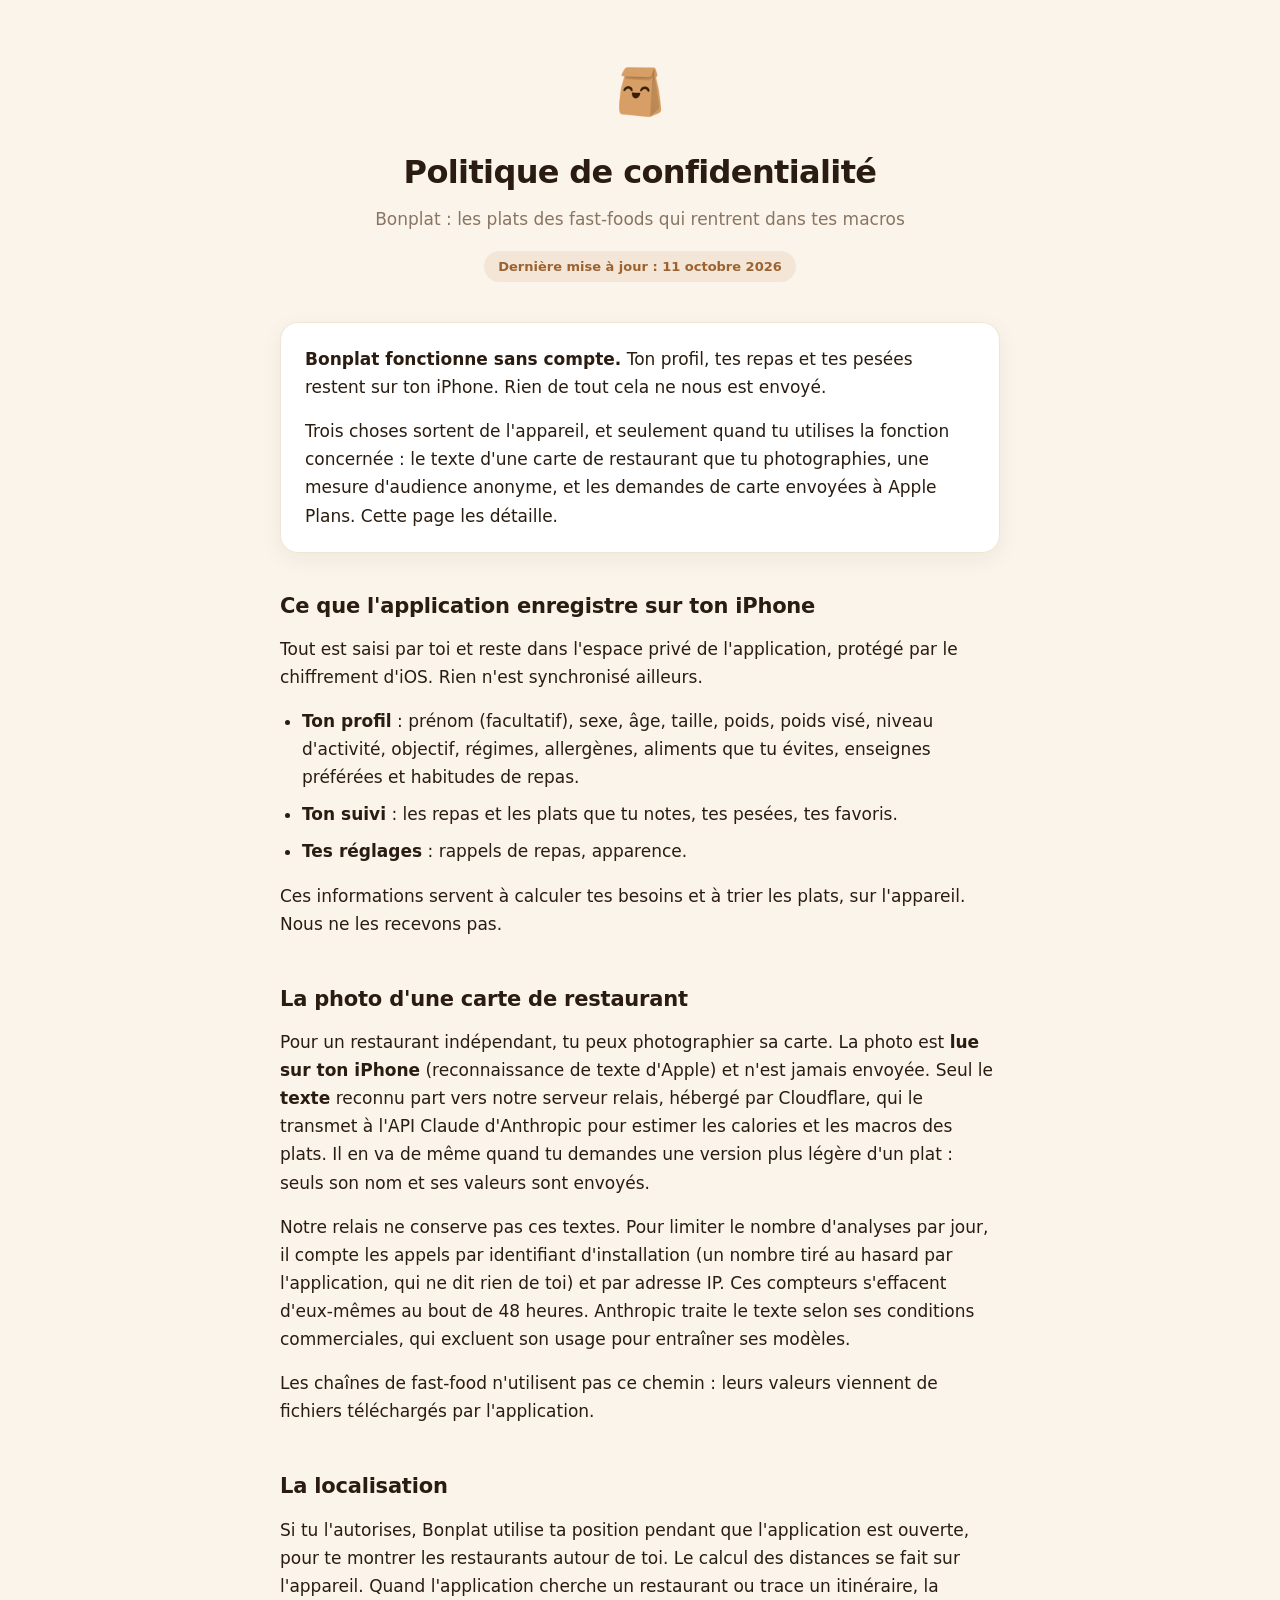
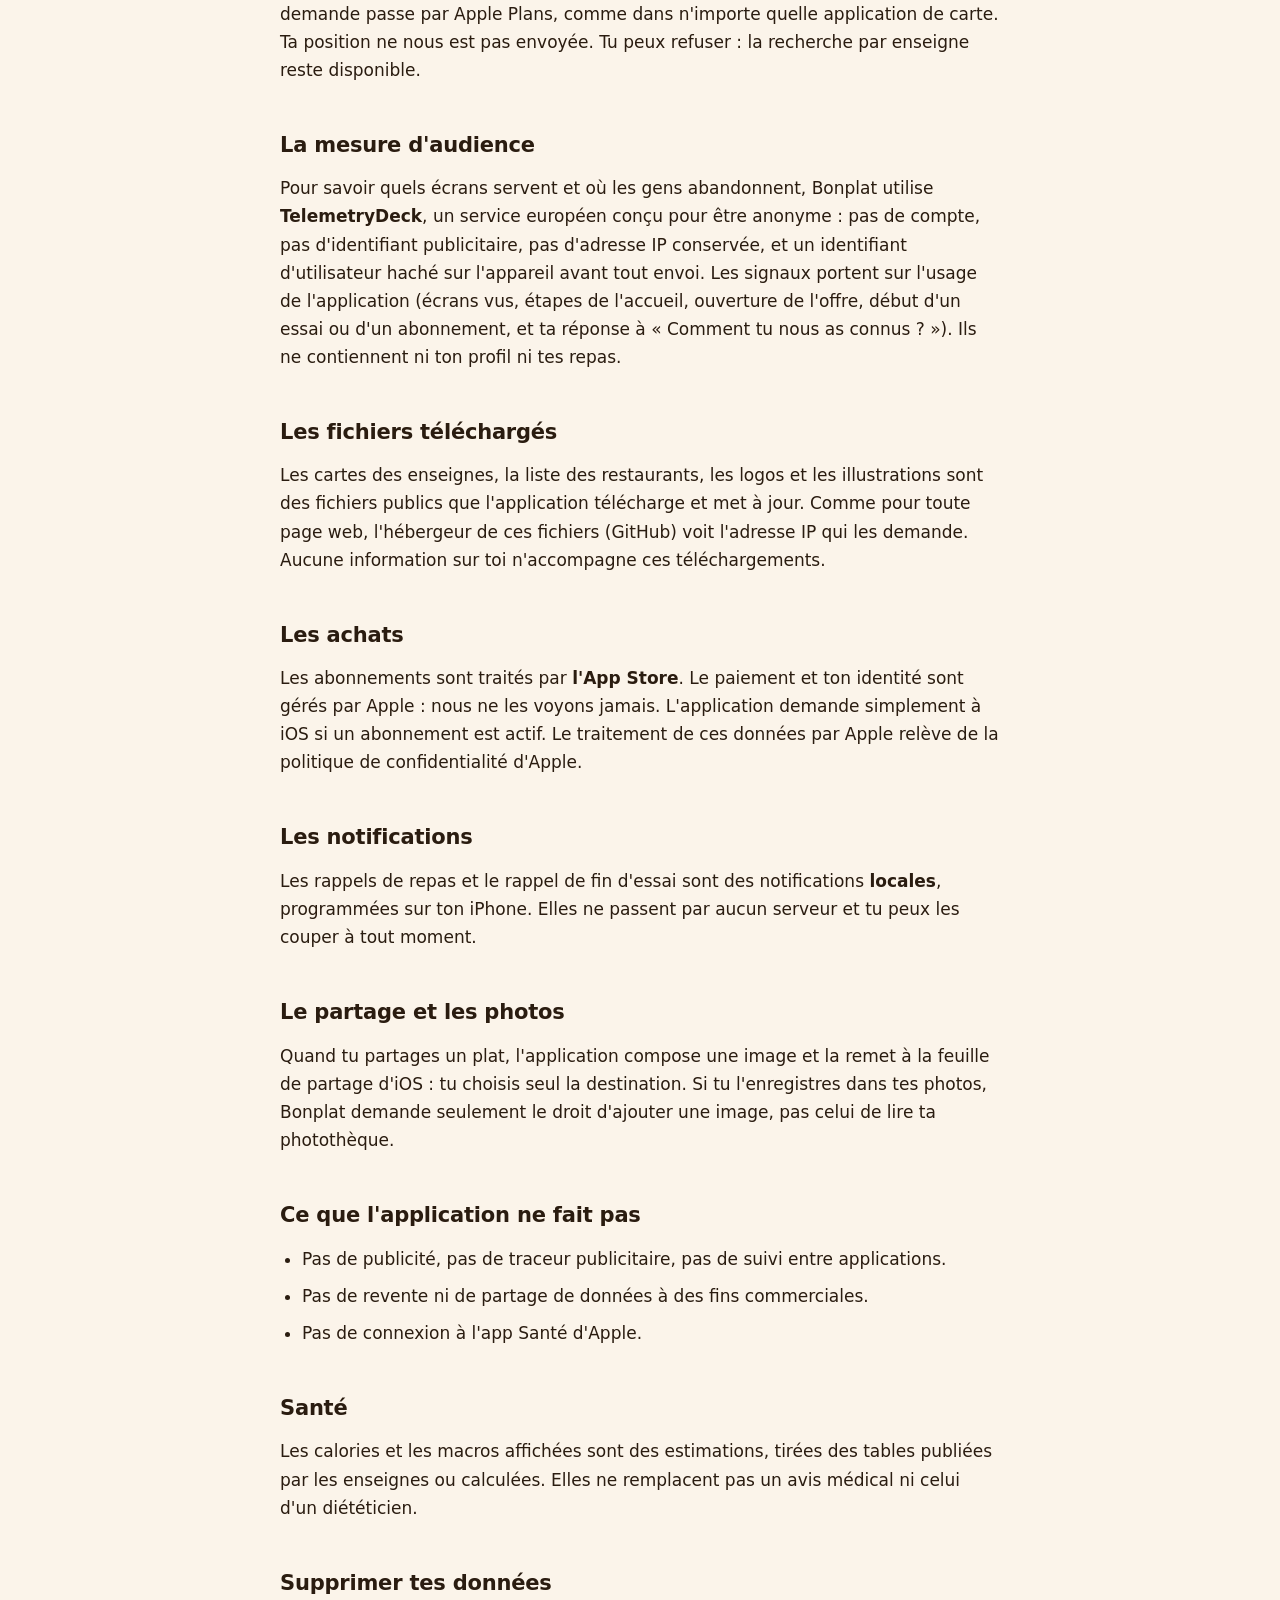
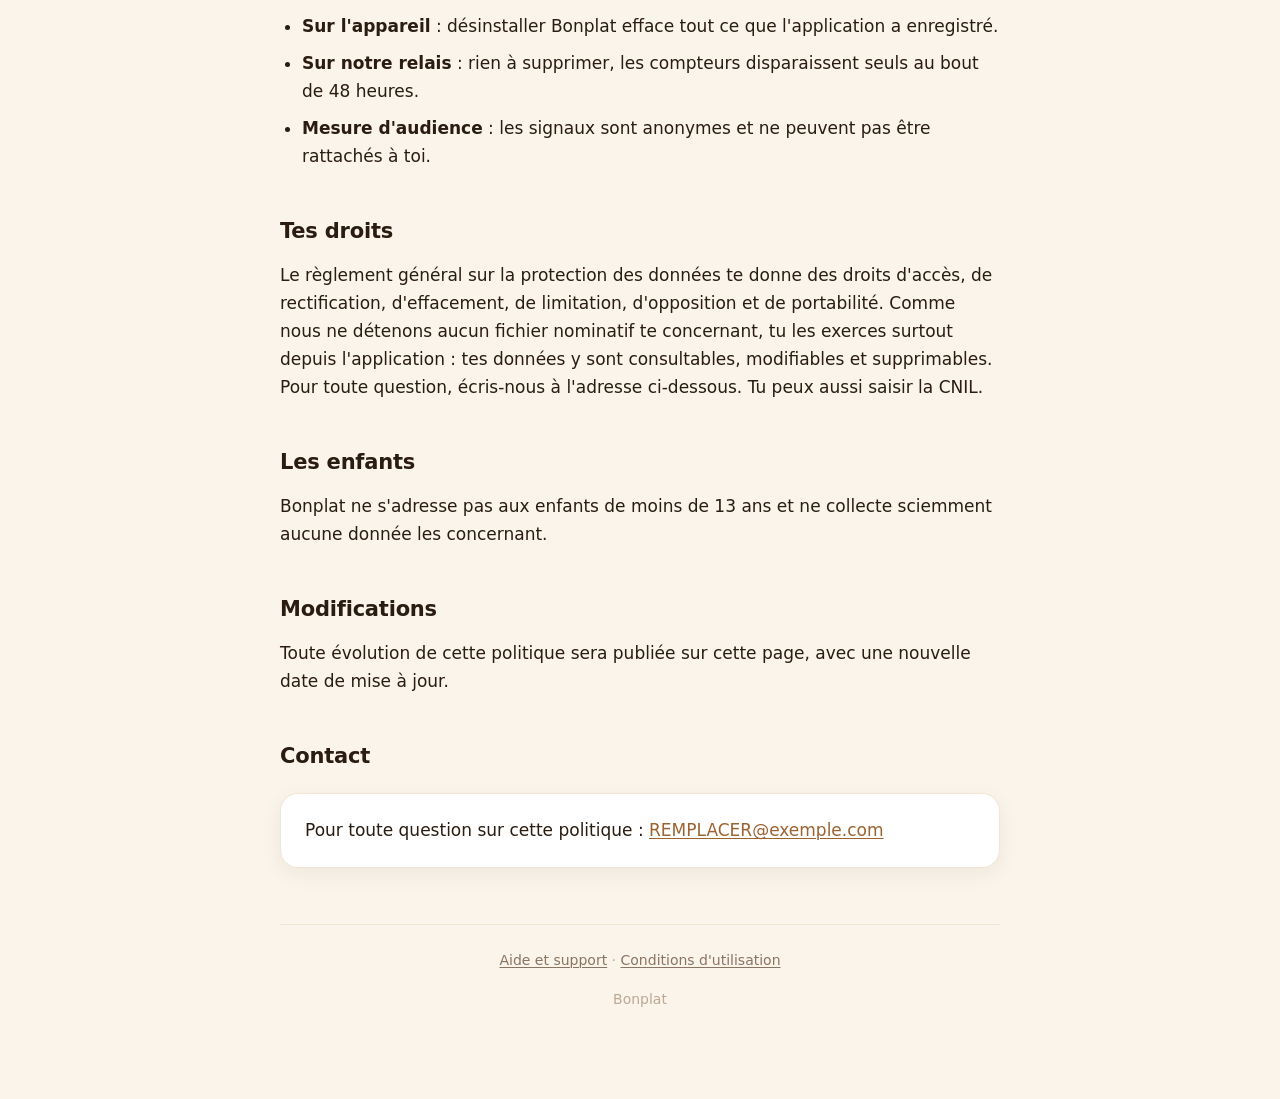
==== confidentialite.html @ 2870eb88 "Pages légales et support de Bonplat" ====
<!doctype html>
<html lang="fr">
<head>
<meta charset="utf-8">
<meta name="viewport" content="width=device-width, initial-scale=1">
<title>Politique de confidentialité · Bonplat</title>
<meta name="description" content="Politique de confidentialité de Bonplat. Sans compte : ton profil et ton suivi restent sur ton iPhone.">
<link rel="stylesheet" href="style.css">
</head>
<body>
<div class="wrap">

<header>
  <img class="icone" src="icone.png" alt="">
  <h1>Politique de confidentialité</h1>
  <p>Bonplat : les plats des fast-foods qui rentrent dans tes macros</p>
  <div class="updated">Dernière mise à jour : 11 octobre 2026</div>
</header>

<div class="lede">
  <p><strong>Bonplat fonctionne sans compte.</strong> Ton profil, tes repas et tes
  pesées restent sur ton iPhone. Rien de tout cela ne nous est envoyé.</p>
  <p>Trois choses sortent de l'appareil, et seulement quand tu utilises la fonction
  concernée : le texte d'une carte de restaurant que tu photographies, une mesure
  d'audience anonyme, et les demandes de carte envoyées à Apple Plans. Cette page
  les détaille.</p>
</div>

<h2>Ce que l'application enregistre sur ton iPhone</h2>
<p>Tout est saisi par toi et reste dans l'espace privé de l'application, protégé par
le chiffrement d'iOS. Rien n'est synchronisé ailleurs.</p>
<ul>
  <li><strong>Ton profil</strong> : prénom (facultatif), sexe, âge, taille, poids,
  poids visé, niveau d'activité, objectif, régimes, allergènes, aliments que tu
  évites, enseignes préférées et habitudes de repas.</li>
  <li><strong>Ton suivi</strong> : les repas et les plats que tu notes, tes pesées,
  tes favoris.</li>
  <li><strong>Tes réglages</strong> : rappels de repas, apparence.</li>
</ul>
<p>Ces informations servent à calculer tes besoins et à trier les plats, sur
l'appareil. Nous ne les recevons pas.</p>

<h2>La photo d'une carte de restaurant</h2>
<p>Pour un restaurant indépendant, tu peux photographier sa carte. La photo est
<strong>lue sur ton iPhone</strong> (reconnaissance de texte d'Apple) et n'est jamais
envoyée. Seul le <strong>texte</strong> reconnu part vers notre serveur relais,
hébergé par Cloudflare, qui le transmet à l'API Claude d'Anthropic pour estimer les
calories et les macros des plats. Il en va de même quand tu demandes une version plus
légère d'un plat : seuls son nom et ses valeurs sont envoyés.</p>
<p>Notre relais ne conserve pas ces textes. Pour limiter le nombre d'analyses par
jour, il compte les appels par identifiant d'installation (un nombre tiré au hasard
par l'application, qui ne dit rien de toi) et par adresse IP. Ces compteurs
s'effacent d'eux-mêmes au bout de 48 heures. Anthropic traite le texte selon ses
conditions commerciales, qui excluent son usage pour entraîner ses modèles.</p>
<p>Les chaînes de fast-food n'utilisent pas ce chemin : leurs valeurs viennent de
fichiers téléchargés par l'application.</p>

<h2>La localisation</h2>
<p>Si tu l'autorises, Bonplat utilise ta position pendant que l'application est
ouverte, pour te montrer les restaurants autour de toi. Le calcul des distances se
fait sur l'appareil. Quand l'application cherche un restaurant ou trace un itinéraire,
la demande passe par Apple Plans, comme dans n'importe quelle application de carte.
Ta position ne nous est pas envoyée. Tu peux refuser : la recherche par enseigne reste
disponible.</p>

<h2>La mesure d'audience</h2>
<p>Pour savoir quels écrans servent et où les gens abandonnent, Bonplat utilise
<strong>TelemetryDeck</strong>, un service européen conçu pour être anonyme : pas de
compte, pas d'identifiant publicitaire, pas d'adresse IP conservée, et un identifiant
d'utilisateur haché sur l'appareil avant tout envoi. Les signaux portent sur l'usage
de l'application (écrans vus, étapes de l'accueil, ouverture de l'offre, début d'un
essai ou d'un abonnement, et ta réponse à « Comment tu nous as connus ? »). Ils ne
contiennent ni ton profil ni tes repas.</p>

<h2>Les fichiers téléchargés</h2>
<p>Les cartes des enseignes, la liste des restaurants, les logos et les illustrations
sont des fichiers publics que l'application télécharge et met à jour. Comme pour toute
page web, l'hébergeur de ces fichiers (GitHub) voit l'adresse IP qui les demande.
Aucune information sur toi n'accompagne ces téléchargements.</p>

<h2>Les achats</h2>
<p>Les abonnements sont traités par <strong>l'App Store</strong>. Le paiement et ton
identité sont gérés par Apple : nous ne les voyons jamais. L'application demande
simplement à iOS si un abonnement est actif. Le traitement de ces données par Apple
relève de la politique de confidentialité d'Apple.</p>

<h2>Les notifications</h2>
<p>Les rappels de repas et le rappel de fin d'essai sont des notifications
<strong>locales</strong>, programmées sur ton iPhone. Elles ne passent par aucun
serveur et tu peux les couper à tout moment.</p>

<h2>Le partage et les photos</h2>
<p>Quand tu partages un plat, l'application compose une image et la remet à la
feuille de partage d'iOS : tu choisis seul la destination. Si tu l'enregistres dans
tes photos, Bonplat demande seulement le droit d'ajouter une image, pas celui de lire
ta photothèque.</p>

<h2>Ce que l'application ne fait pas</h2>
<ul>
  <li>Pas de publicité, pas de traceur publicitaire, pas de suivi entre applications.</li>
  <li>Pas de revente ni de partage de données à des fins commerciales.</li>
  <li>Pas de connexion à l'app Santé d'Apple.</li>
</ul>

<h2>Santé</h2>
<p>Les calories et les macros affichées sont des estimations, tirées des tables
publiées par les enseignes ou calculées. Elles ne remplacent pas un avis médical ni
celui d'un diététicien.</p>

<h2>Supprimer tes données</h2>
<ul>
  <li><strong>Sur l'appareil</strong> : désinstaller Bonplat efface tout ce que
  l'application a enregistré.</li>
  <li><strong>Sur notre relais</strong> : rien à supprimer, les compteurs disparaissent
  seuls au bout de 48 heures.</li>
  <li><strong>Mesure d'audience</strong> : les signaux sont anonymes et ne peuvent pas
  être rattachés à toi.</li>
</ul>

<h2>Tes droits</h2>
<p>Le règlement général sur la protection des données te donne des droits d'accès, de
rectification, d'effacement, de limitation, d'opposition et de portabilité. Comme nous
ne détenons aucun fichier nominatif te concernant, tu les exerces surtout depuis
l'application : tes données y sont consultables, modifiables et supprimables. Pour
toute question, écris-nous à l'adresse ci-dessous. Tu peux aussi saisir la CNIL.</p>

<h2>Les enfants</h2>
<p>Bonplat ne s'adresse pas aux enfants de moins de 13 ans et ne collecte sciemment
aucune donnée les concernant.</p>

<h2>Modifications</h2>
<p>Toute évolution de cette politique sera publiée sur cette page, avec une nouvelle
date de mise à jour.</p>

<h2>Contact</h2>
<div class="contact">
  <p style="margin:0">Pour toute question sur cette politique :
  <a href="mailto:REMPLACER@exemple.com">REMPLACER@exemple.com</a></p>
</div>

<footer>
  <p><a href="./">Aide et support</a> ·
     <a href="https://www.apple.com/legal/internet-services/itunes/dev/stdeula/">Conditions d'utilisation</a></p>
  <p>Bonplat</p>
</footer>

</div>
</body>
</html>
---- style.css ----
/* Palette reprise de LutraShared/Theme/Theme.swift, pour que la page et l'app
   se ressemblent. Clair par défaut, sombre selon le réglage du visiteur. */

:root {
  --bg: #FBF4EA;
  --card: #FFFFFF;
  --ink: #2A1C10;
  --ink-soft: #8A7462;
  --ink-faint: #BCA995;
  --blue: #9C6230;
  --blue-soft: #F3E6D6;
  --separator: #F1E6D6;
  --shadow: rgba(42, 28, 16, 0.06);
}

@media (prefers-color-scheme: dark) {
  :root {
    --bg: #14100B;
    --card: #201911;
    --ink: #F7F1E8;
    --ink-soft: #AC9C8B;
    --ink-faint: #7C6D5F;
    --blue: #D69E65;
    --blue-soft: #2A2016;
    --separator: #2F2619;
    --shadow: rgba(0, 0, 0, 0.35);
  }
}

* { box-sizing: border-box; }

body {
  margin: 0;
  padding: 0 20px 72px;
  background: var(--bg);
  color: var(--ink);
  font-family: ui-rounded, "SF Pro Rounded", -apple-system, BlinkMacSystemFont,
               "Segoe UI", system-ui, sans-serif;
  font-size: 17px;
  line-height: 1.65;
  -webkit-text-size-adjust: 100%;
}

.wrap { max-width: 720px; margin: 0 auto; }

header {
  text-align: center;
  padding: 56px 0 8px;
}

header .icone { width: 72px; height: 72px; border-radius: 16px; display: block; margin: 0 auto; }

header h1 {
  font-size: 2rem;
  font-weight: 800;
  letter-spacing: -0.02em;
  margin: 18px 0 6px;
}

header p {
  color: var(--ink-soft);
  margin: 0;
  font-size: 1.0625rem;
}

.updated {
  display: inline-block;
  margin-top: 18px;
  padding: 5px 14px;
  border-radius: 999px;
  background: var(--blue-soft);
  color: var(--blue);
  font-size: 0.8125rem;
  font-weight: 600;
}

/* Sélecteur de langue, en haut à droite. Placé avant tout le reste : un
   relecteur anglophone ne doit pas avoir à deviner qu'une version existe. */
.langswitch {
  position: absolute;
  top: 18px;
  right: 20px;
  font-size: 0.8125rem;
  font-weight: 600;
}

.langswitch a {
  display: inline-block;
  padding: 6px 13px;
  border-radius: 999px;
  border: 1px solid var(--separator);
  background: var(--card);
  color: var(--ink-soft);
  text-decoration: none;
}

.langswitch a:hover { color: var(--blue); border-color: var(--blue); }

@media (max-width: 520px) {
  .langswitch { top: 12px; right: 14px; }
}

h2 {
  font-size: 1.3125rem;
  font-weight: 700;
  letter-spacing: -0.01em;
  margin: 44px 0 12px;
}

h2:first-of-type { margin-top: 36px; }

p { margin: 0 0 16px; }

ul { margin: 0 0 16px; padding-left: 22px; }
li { margin-bottom: 9px; }

strong { font-weight: 700; }

a { color: var(--blue); text-decoration-thickness: 1px; text-underline-offset: 2px; }

/* L'encadré d'ouverture : la réponse courte, avant les détails. */
.lede {
  background: var(--card);
  border: 1px solid var(--separator);
  border-radius: 18px;
  padding: 22px 24px;
  margin: 32px 0 8px;
  box-shadow: 0 6px 22px var(--shadow);
}

.lede p:last-child { margin-bottom: 0; }

.contact {
  background: var(--card);
  border: 1px solid var(--separator);
  border-radius: 18px;
  padding: 22px 24px;
  margin-top: 20px;
  box-shadow: 0 6px 22px var(--shadow);
}

footer {
  margin-top: 56px;
  padding-top: 24px;
  border-top: 1px solid var(--separator);
  color: var(--ink-faint);
  font-size: 0.875rem;
  text-align: center;
}

footer a { color: var(--ink-soft); }

@media (max-width: 520px) {
  body { font-size: 16px; padding-bottom: 56px; }
  header { padding-top: 40px; }
  header h1 { font-size: 1.625rem; }
  .lede, .contact { padding: 20px; border-radius: 16px; }
}
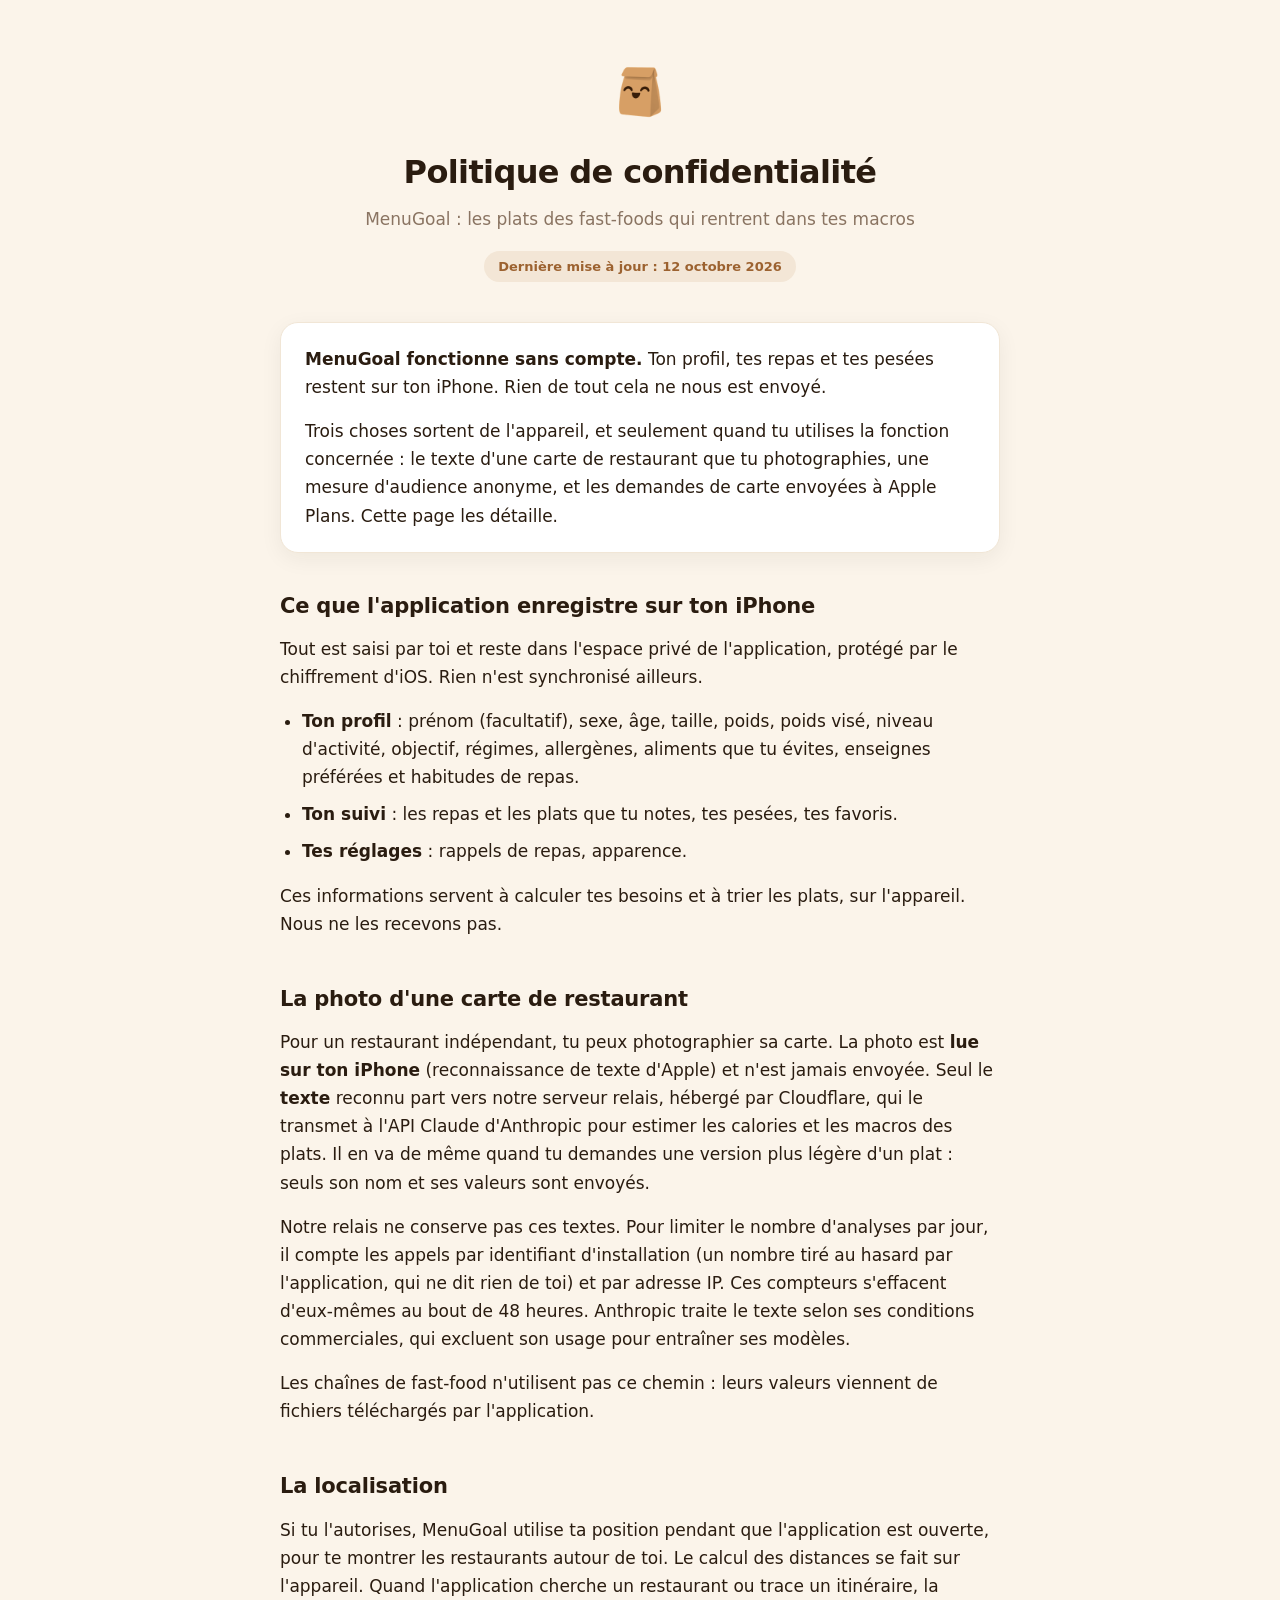
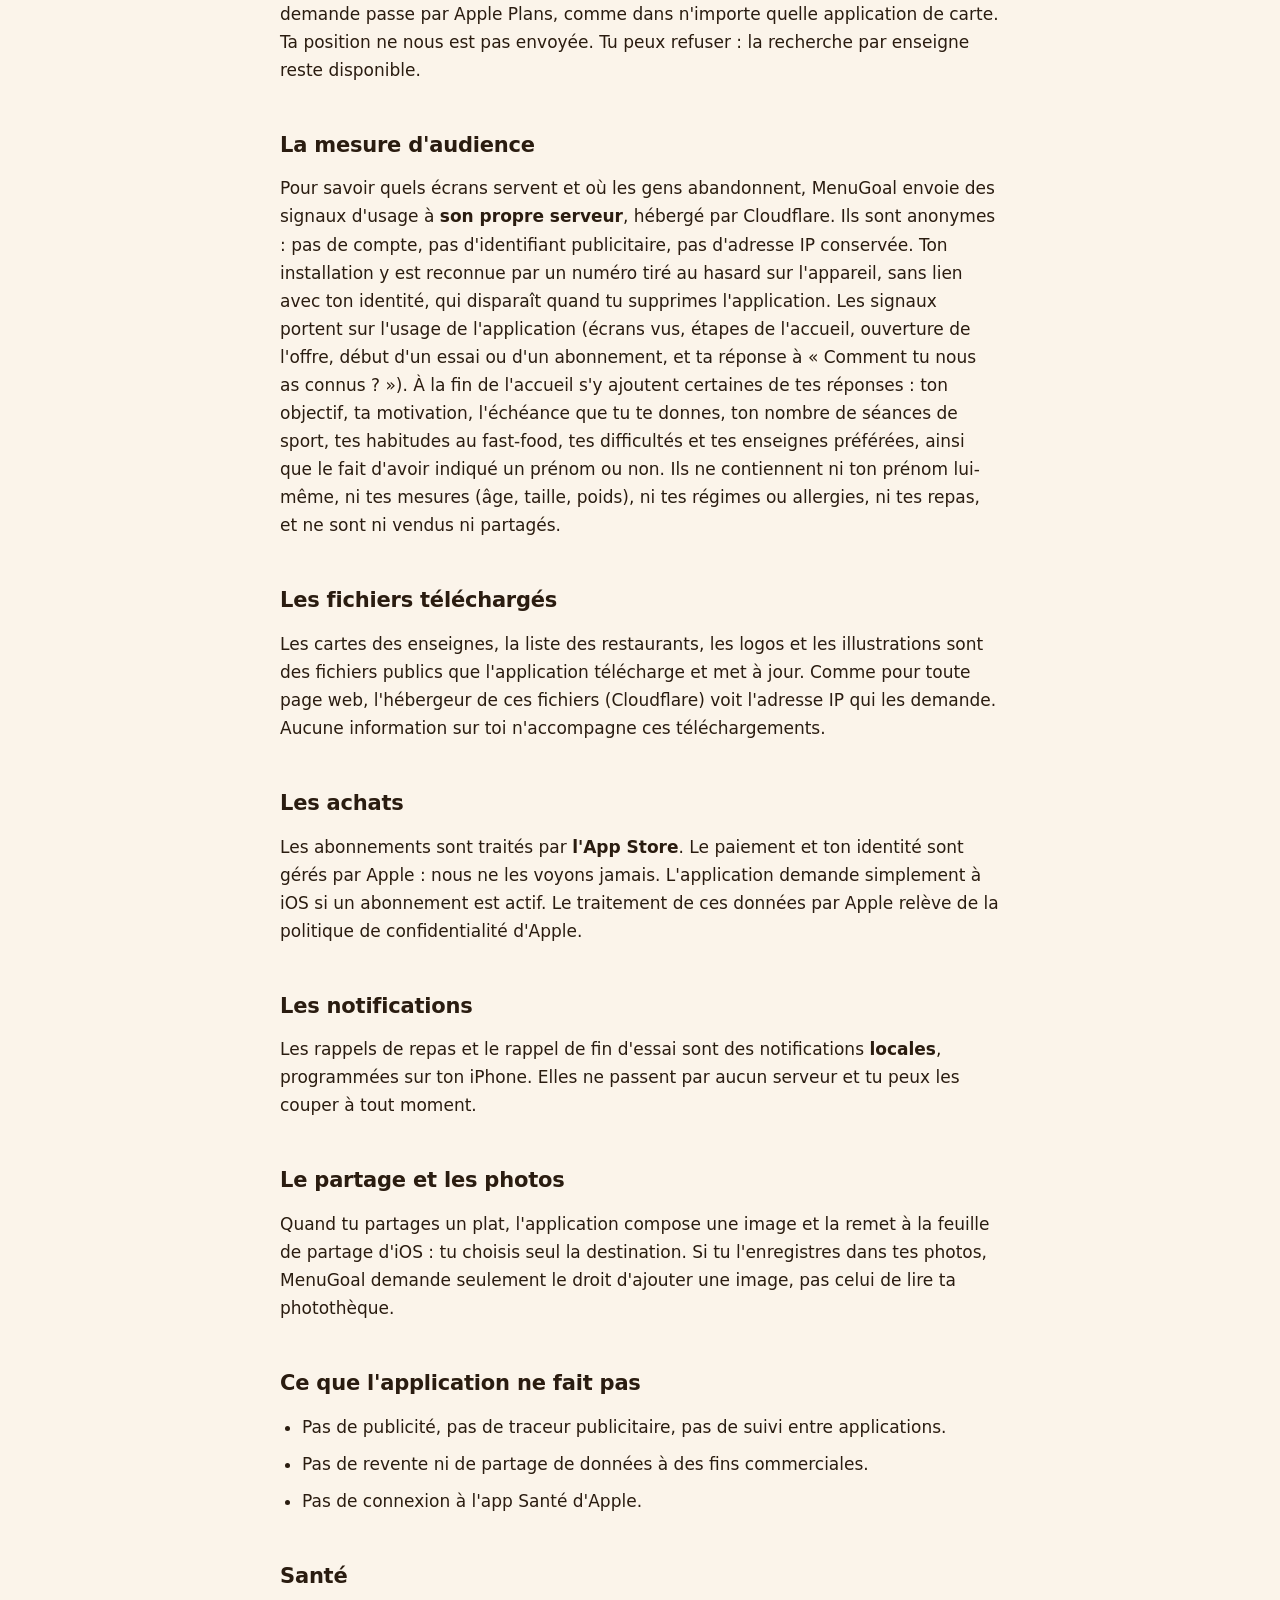
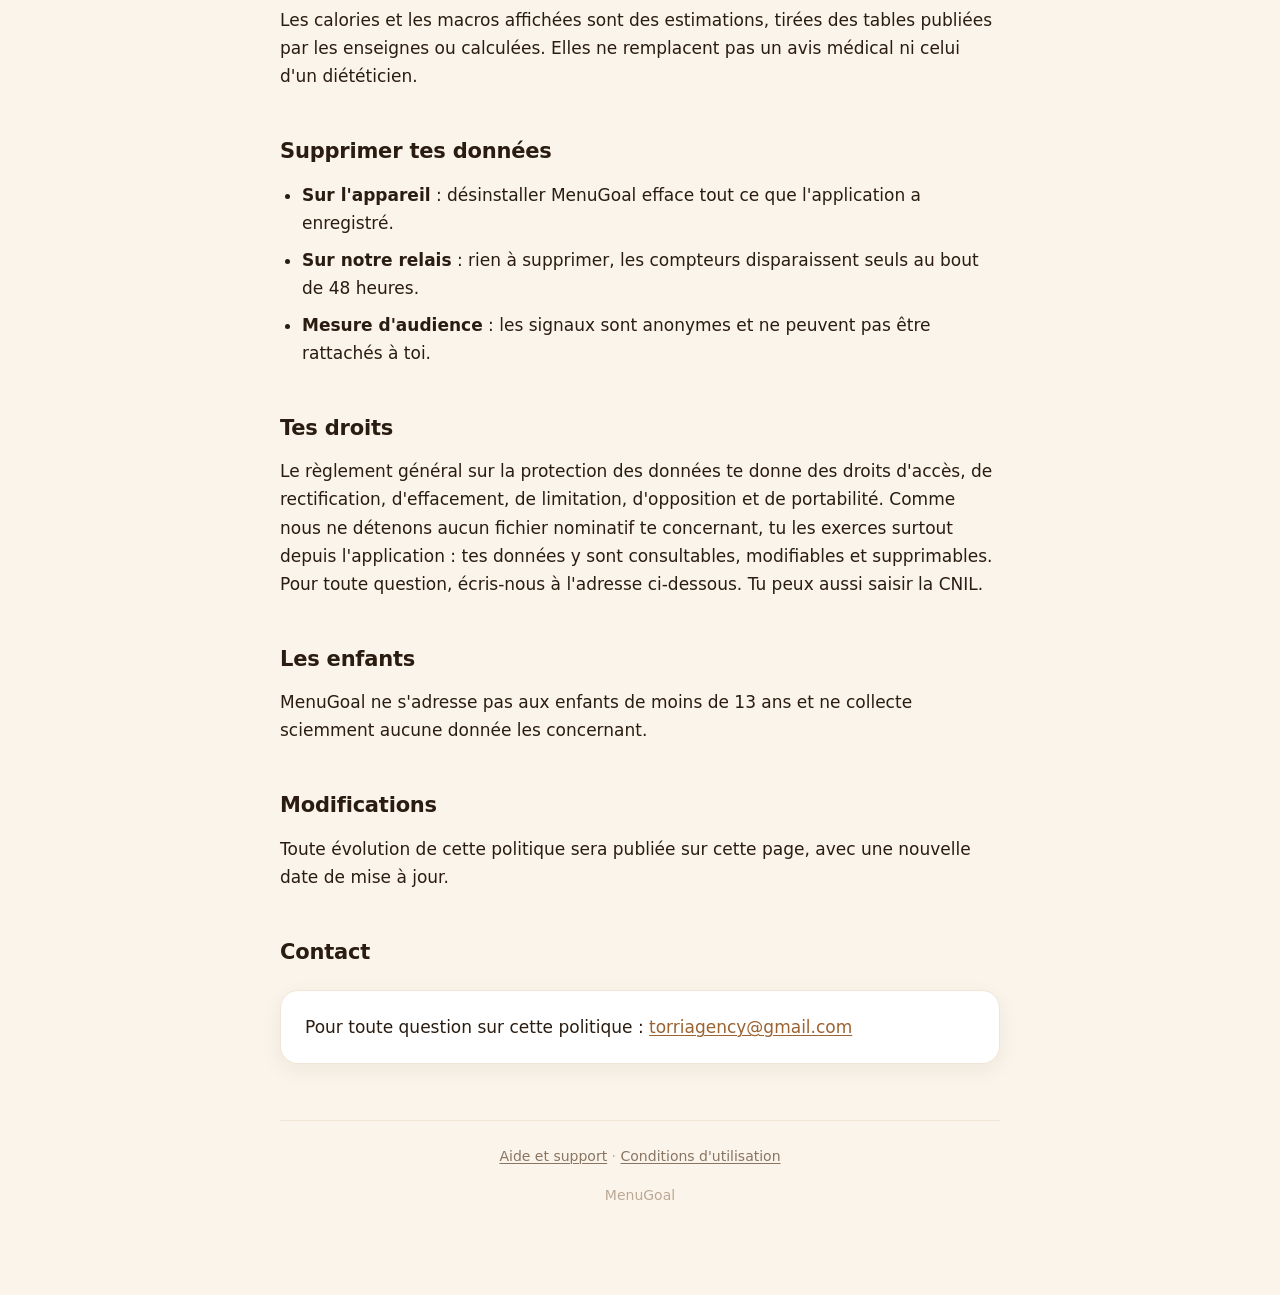
==== commit 98e1f1ea: "commit" ====
--- a/confidentialite.html
+++ b/confidentialite.html
@@ -3,8 +3,8 @@
 <head>
 <meta charset="utf-8">
 <meta name="viewport" content="width=device-width, initial-scale=1">
-<title>Politique de confidentialité · Bonplat</title>
-<meta name="description" content="Politique de confidentialité de Bonplat. Sans compte : ton profil et ton suivi restent sur ton iPhone.">
+<title>Politique de confidentialité · MenuGoal</title>
+<meta name="description" content="Politique de confidentialité de MenuGoal. Sans compte : ton profil et ton suivi restent sur ton iPhone.">
 <link rel="stylesheet" href="style.css">
 </head>
 <body>
@@ -13,12 +13,12 @@
 <header>
   <img class="icone" src="icone.png" alt="">
   <h1>Politique de confidentialité</h1>
-  <p>Bonplat : les plats des fast-foods qui rentrent dans tes macros</p>
-  <div class="updated">Dernière mise à jour : 11 octobre 2026</div>
+  <p>MenuGoal : les plats des fast-foods qui rentrent dans tes macros</p>
+  <div class="updated">Dernière mise à jour : 12 octobre 2026</div>
 </header>
 
 <div class="lede">
-  <p><strong>Bonplat fonctionne sans compte.</strong> Ton profil, tes repas et tes
+  <p><strong>MenuGoal fonctionne sans compte.</strong> Ton profil, tes repas et tes
   pesées restent sur ton iPhone. Rien de tout cela ne nous est envoyé.</p>
   <p>Trois choses sortent de l'appareil, et seulement quand tu utilises la fonction
   concernée : le texte d'une carte de restaurant que tu photographies, une mesure
@@ -56,7 +56,7 @@
 fichiers téléchargés par l'application.</p>
 
 <h2>La localisation</h2>
-<p>Si tu l'autorises, Bonplat utilise ta position pendant que l'application est
+<p>Si tu l'autorises, MenuGoal utilise ta position pendant que l'application est
 ouverte, pour te montrer les restaurants autour de toi. Le calcul des distances se
 fait sur l'appareil. Quand l'application cherche un restaurant ou trace un itinéraire,
 la demande passe par Apple Plans, comme dans n'importe quelle application de carte.
@@ -64,18 +64,23 @@
 disponible.</p>
 
 <h2>La mesure d'audience</h2>
-<p>Pour savoir quels écrans servent et où les gens abandonnent, Bonplat utilise
-<strong>TelemetryDeck</strong>, un service européen conçu pour être anonyme : pas de
-compte, pas d'identifiant publicitaire, pas d'adresse IP conservée, et un identifiant
-d'utilisateur haché sur l'appareil avant tout envoi. Les signaux portent sur l'usage
-de l'application (écrans vus, étapes de l'accueil, ouverture de l'offre, début d'un
-essai ou d'un abonnement, et ta réponse à « Comment tu nous as connus ? »). Ils ne
-contiennent ni ton profil ni tes repas.</p>
+<p>Pour savoir quels écrans servent et où les gens abandonnent, MenuGoal envoie des
+signaux d'usage à <strong>son propre serveur</strong>, hébergé par Cloudflare. Ils sont
+anonymes : pas de compte, pas d'identifiant publicitaire, pas d'adresse IP conservée.
+Ton installation y est reconnue par un numéro tiré au hasard sur l'appareil, sans lien
+avec ton identité, qui disparaît quand tu supprimes l'application. Les signaux portent
+sur l'usage de l'application (écrans vus, étapes de l'accueil, ouverture de l'offre,
+début d'un essai ou d'un abonnement, et ta réponse à « Comment tu nous as connus ? »).
+À la fin de l'accueil s'y ajoutent certaines de tes réponses : ton objectif, ta
+motivation, l'échéance que tu te donnes, ton nombre de séances de sport, tes habitudes
+au fast-food, tes difficultés et tes enseignes préférées, ainsi que le fait d'avoir indiqué un prénom ou
+non. Ils ne contiennent ni ton prénom lui-même, ni tes mesures (âge, taille,
+poids), ni tes régimes ou allergies, ni tes repas, et ne sont ni vendus ni partagés.</p>
 
 <h2>Les fichiers téléchargés</h2>
 <p>Les cartes des enseignes, la liste des restaurants, les logos et les illustrations
 sont des fichiers publics que l'application télécharge et met à jour. Comme pour toute
-page web, l'hébergeur de ces fichiers (GitHub) voit l'adresse IP qui les demande.
+page web, l'hébergeur de ces fichiers (Cloudflare) voit l'adresse IP qui les demande.
 Aucune information sur toi n'accompagne ces téléchargements.</p>
 
 <h2>Les achats</h2>
@@ -92,7 +97,7 @@
 <h2>Le partage et les photos</h2>
 <p>Quand tu partages un plat, l'application compose une image et la remet à la
 feuille de partage d'iOS : tu choisis seul la destination. Si tu l'enregistres dans
-tes photos, Bonplat demande seulement le droit d'ajouter une image, pas celui de lire
+tes photos, MenuGoal demande seulement le droit d'ajouter une image, pas celui de lire
 ta photothèque.</p>
 
 <h2>Ce que l'application ne fait pas</h2>
@@ -109,7 +114,7 @@
 
 <h2>Supprimer tes données</h2>
 <ul>
-  <li><strong>Sur l'appareil</strong> : désinstaller Bonplat efface tout ce que
+  <li><strong>Sur l'appareil</strong> : désinstaller MenuGoal efface tout ce que
   l'application a enregistré.</li>
   <li><strong>Sur notre relais</strong> : rien à supprimer, les compteurs disparaissent
   seuls au bout de 48 heures.</li>
@@ -125,7 +130,7 @@
 toute question, écris-nous à l'adresse ci-dessous. Tu peux aussi saisir la CNIL.</p>
 
 <h2>Les enfants</h2>
-<p>Bonplat ne s'adresse pas aux enfants de moins de 13 ans et ne collecte sciemment
+<p>MenuGoal ne s'adresse pas aux enfants de moins de 13 ans et ne collecte sciemment
 aucune donnée les concernant.</p>
 
 <h2>Modifications</h2>
@@ -135,13 +140,13 @@
 <h2>Contact</h2>
 <div class="contact">
   <p style="margin:0">Pour toute question sur cette politique :
-  <a href="mailto:REMPLACER@exemple.com">REMPLACER@exemple.com</a></p>
+  <a href="mailto:torriagency@gmail.com">torriagency@gmail.com</a></p>
 </div>
 
 <footer>
   <p><a href="./">Aide et support</a> ·
      <a href="https://www.apple.com/legal/internet-services/itunes/dev/stdeula/">Conditions d'utilisation</a></p>
-  <p>Bonplat</p>
+  <p>MenuGoal</p>
 </footer>
 
 </div>
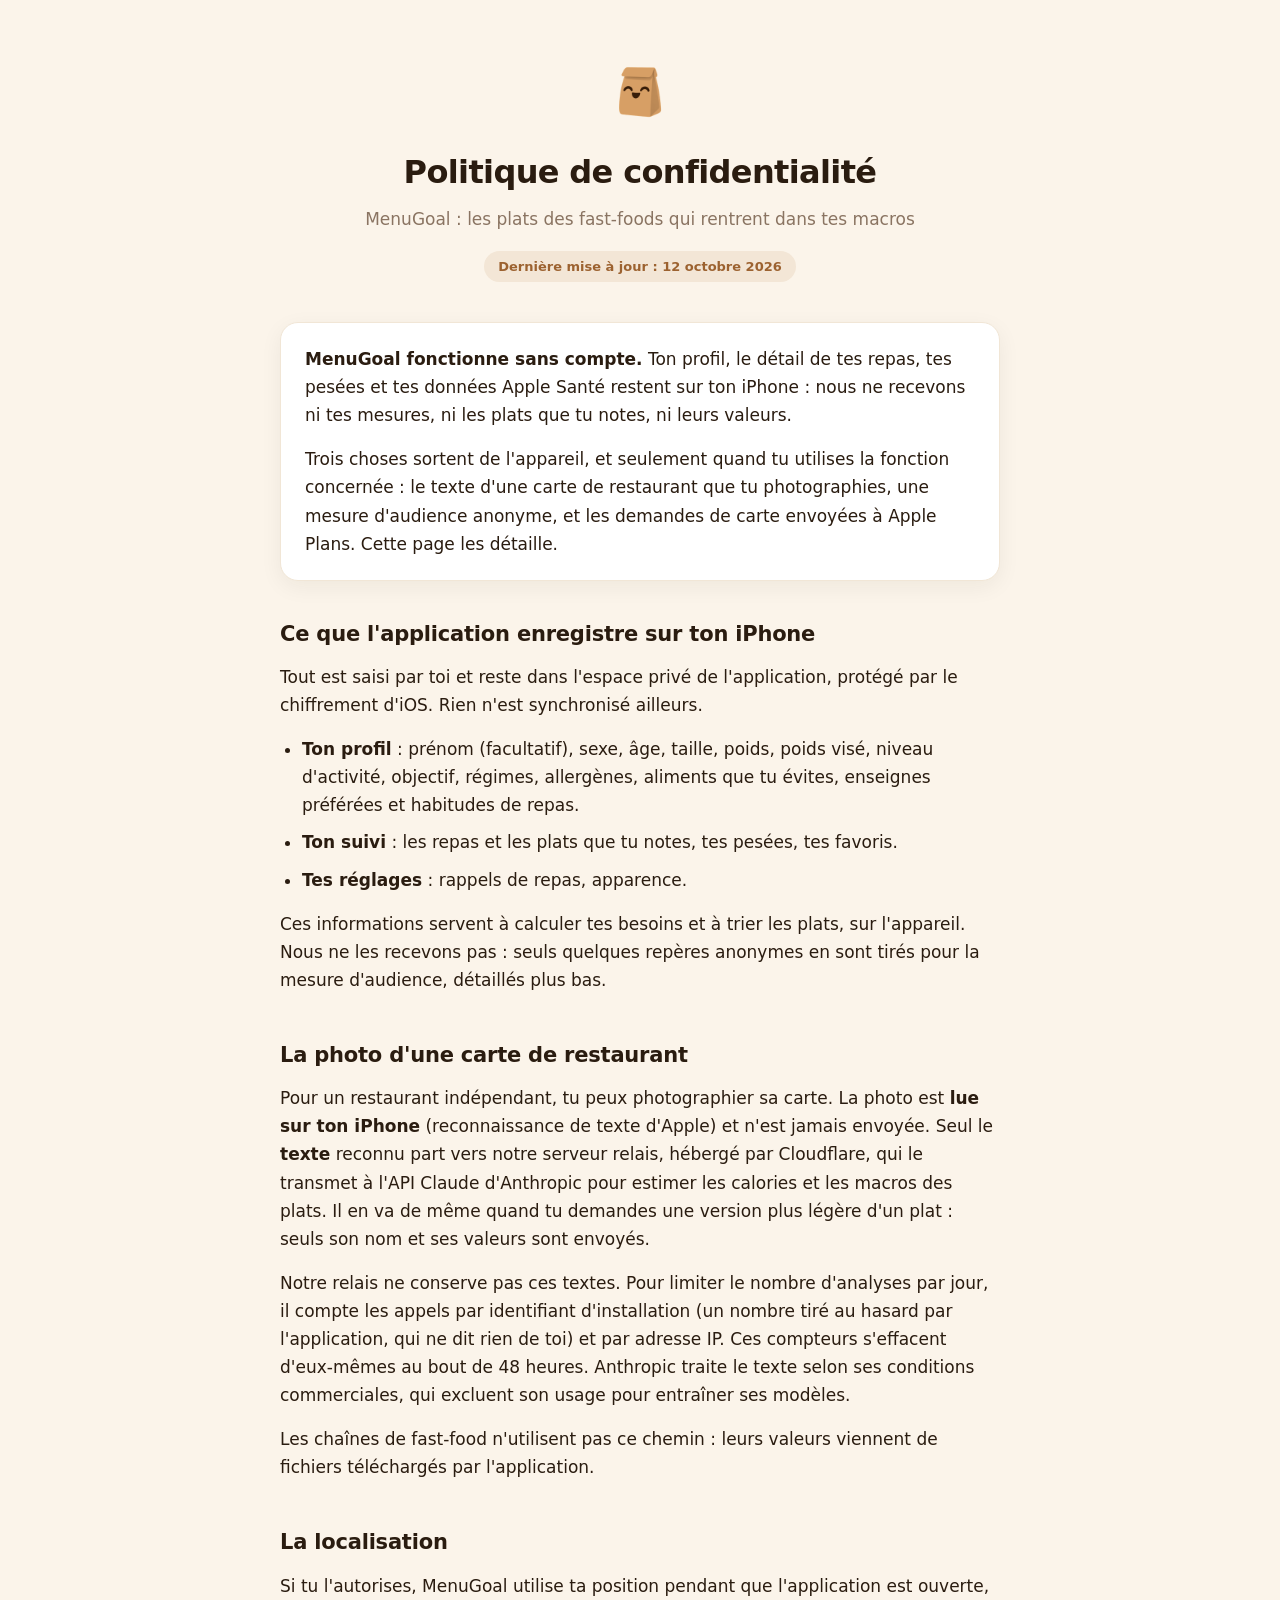
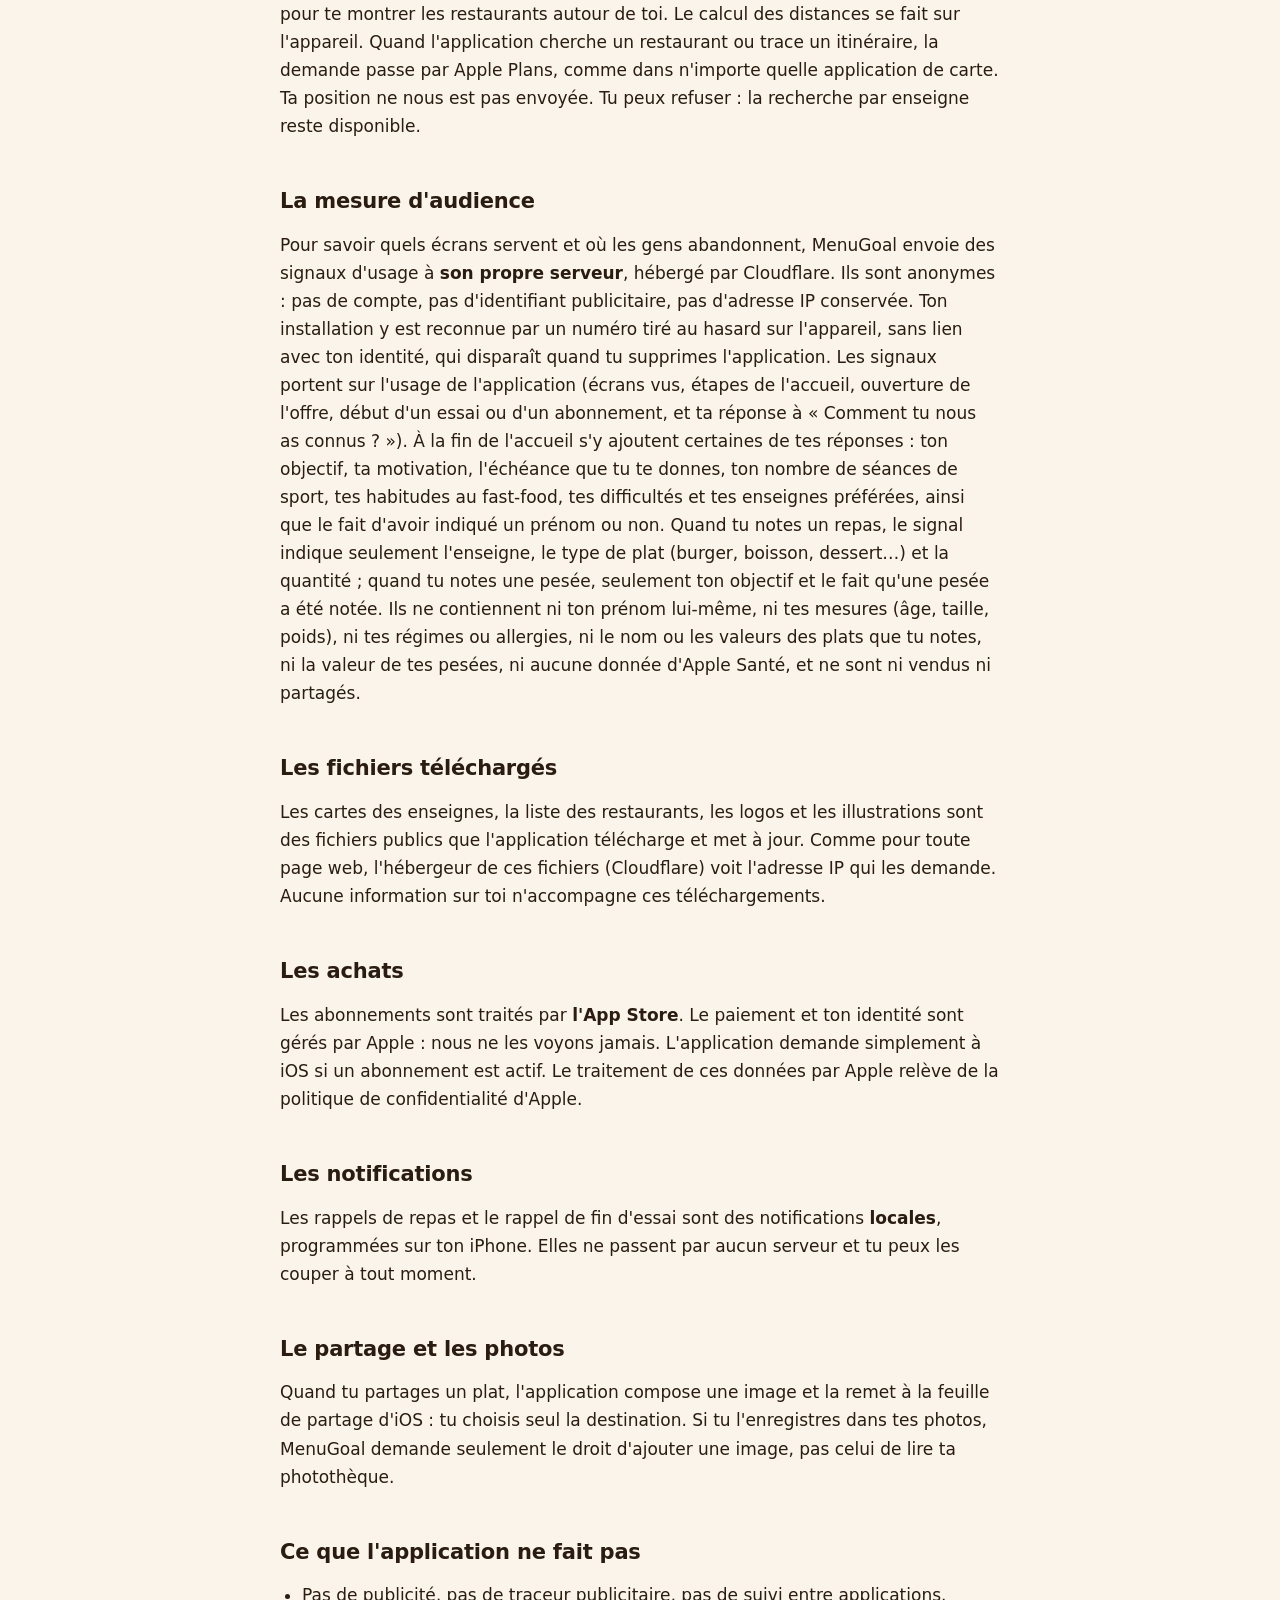
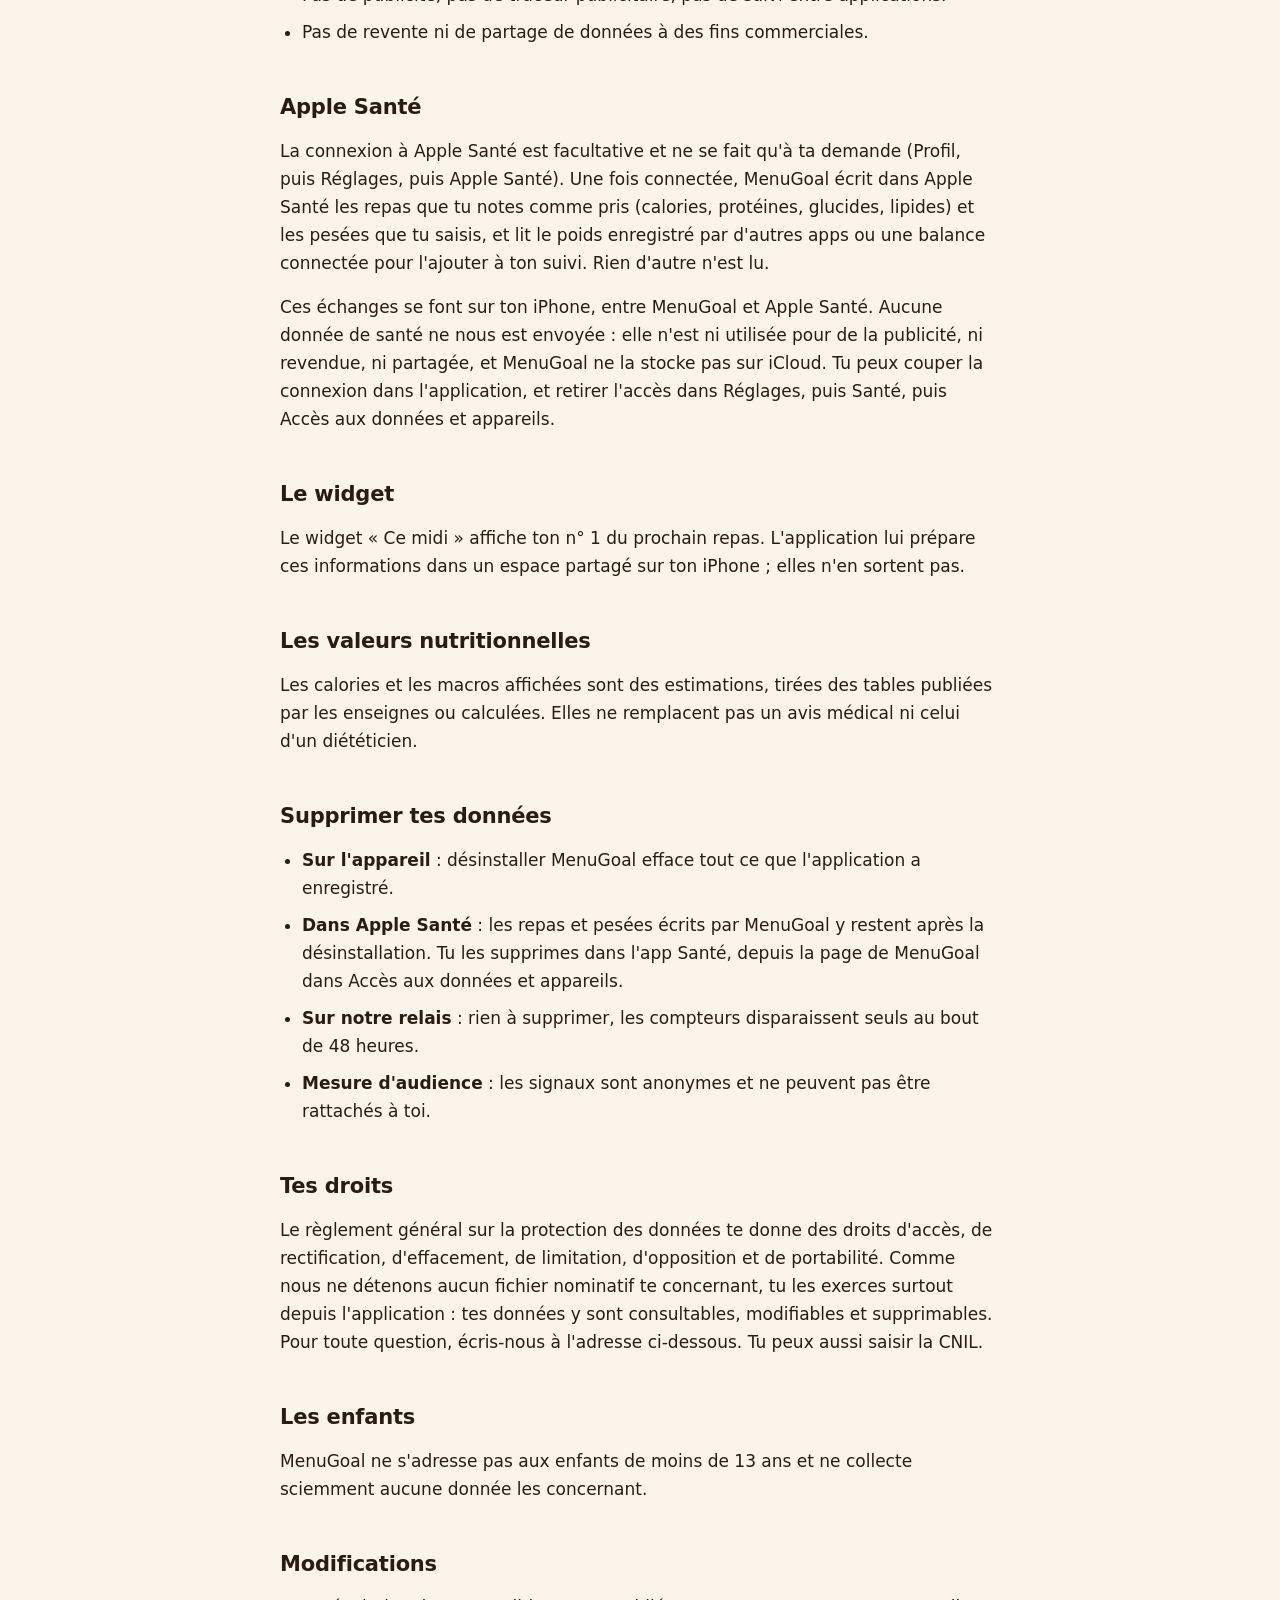
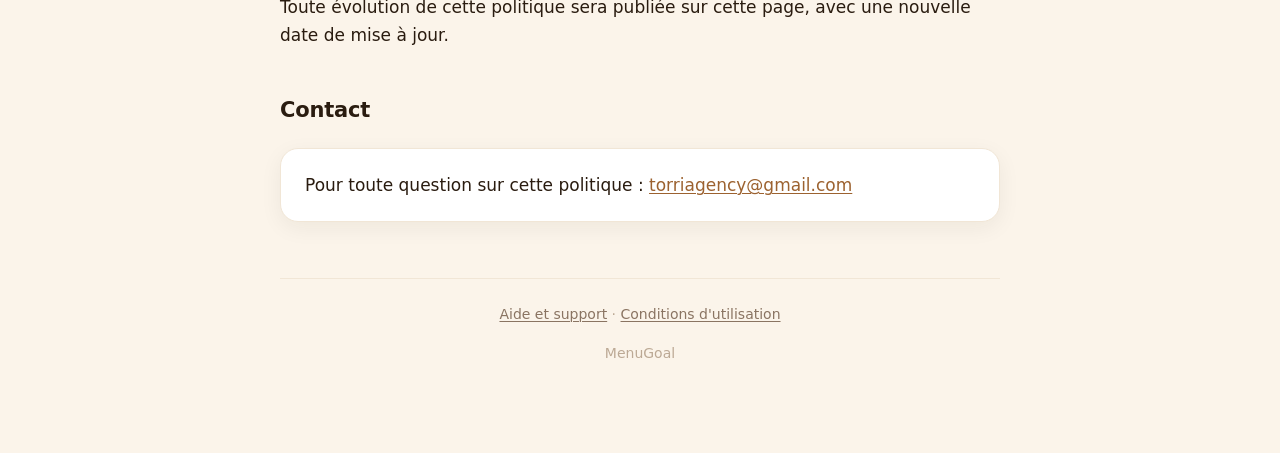
==== commit c4b09945: "Confidentialité : Apple Santé, widget et détail des signaux de repas" ====
--- a/confidentialite.html
+++ b/confidentialite.html
@@ -18,8 +18,9 @@
 </header>
 
 <div class="lede">
-  <p><strong>MenuGoal fonctionne sans compte.</strong> Ton profil, tes repas et tes
-  pesées restent sur ton iPhone. Rien de tout cela ne nous est envoyé.</p>
+  <p><strong>MenuGoal fonctionne sans compte.</strong> Ton profil, le détail de tes
+  repas, tes pesées et tes données Apple Santé restent sur ton iPhone : nous ne
+  recevons ni tes mesures, ni les plats que tu notes, ni leurs valeurs.</p>
   <p>Trois choses sortent de l'appareil, et seulement quand tu utilises la fonction
   concernée : le texte d'une carte de restaurant que tu photographies, une mesure
   d'audience anonyme, et les demandes de carte envoyées à Apple Plans. Cette page
@@ -38,7 +39,8 @@
   <li><strong>Tes réglages</strong> : rappels de repas, apparence.</li>
 </ul>
 <p>Ces informations servent à calculer tes besoins et à trier les plats, sur
-l'appareil. Nous ne les recevons pas.</p>
+l'appareil. Nous ne les recevons pas : seuls quelques repères anonymes en sont tirés
+pour la mesure d'audience, détaillés plus bas.</p>
 
 <h2>La photo d'une carte de restaurant</h2>
 <p>Pour un restaurant indépendant, tu peux photographier sa carte. La photo est
@@ -74,8 +76,12 @@
 À la fin de l'accueil s'y ajoutent certaines de tes réponses : ton objectif, ta
 motivation, l'échéance que tu te donnes, ton nombre de séances de sport, tes habitudes
 au fast-food, tes difficultés et tes enseignes préférées, ainsi que le fait d'avoir indiqué un prénom ou
-non. Ils ne contiennent ni ton prénom lui-même, ni tes mesures (âge, taille,
-poids), ni tes régimes ou allergies, ni tes repas, et ne sont ni vendus ni partagés.</p>
+non. Quand tu notes un repas, le signal indique seulement l'enseigne, le type de plat
+(burger, boisson, dessert…) et la quantité ; quand tu notes une pesée, seulement ton
+objectif et le fait qu'une pesée a été notée. Ils ne contiennent ni ton prénom
+lui-même, ni tes mesures (âge, taille, poids), ni tes régimes ou allergies, ni le nom
+ou les valeurs des plats que tu notes, ni la valeur de tes pesées, ni aucune donnée
+d'Apple Santé, et ne sont ni vendus ni partagés.</p>
 
 <h2>Les fichiers téléchargés</h2>
 <p>Les cartes des enseignes, la liste des restaurants, les logos et les illustrations
@@ -104,10 +110,25 @@
 <ul>
   <li>Pas de publicité, pas de traceur publicitaire, pas de suivi entre applications.</li>
   <li>Pas de revente ni de partage de données à des fins commerciales.</li>
-  <li>Pas de connexion à l'app Santé d'Apple.</li>
 </ul>
 
-<h2>Santé</h2>
+<h2>Apple Santé</h2>
+<p>La connexion à Apple Santé est facultative et ne se fait qu'à ta demande (Profil,
+puis Réglages, puis Apple Santé). Une fois connectée, MenuGoal écrit dans Apple Santé
+les repas que tu notes comme pris (calories, protéines, glucides, lipides) et les
+pesées que tu saisis, et lit le poids enregistré par d'autres apps ou une balance
+connectée pour l'ajouter à ton suivi. Rien d'autre n'est lu.</p>
+<p>Ces échanges se font sur ton iPhone, entre MenuGoal et Apple Santé. Aucune donnée
+de santé ne nous est envoyée : elle n'est ni utilisée pour de la publicité, ni
+revendue, ni partagée, et MenuGoal ne la stocke pas sur iCloud. Tu peux couper la
+connexion dans l'application, et retirer l'accès dans Réglages, puis Santé, puis
+Accès aux données et appareils.</p>
+
+<h2>Le widget</h2>
+<p>Le widget « Ce midi » affiche ton n° 1 du prochain repas. L'application lui prépare
+ces informations dans un espace partagé sur ton iPhone ; elles n'en sortent pas.</p>
+
+<h2>Les valeurs nutritionnelles</h2>
 <p>Les calories et les macros affichées sont des estimations, tirées des tables
 publiées par les enseignes ou calculées. Elles ne remplacent pas un avis médical ni
 celui d'un diététicien.</p>
@@ -116,6 +137,9 @@
 <ul>
   <li><strong>Sur l'appareil</strong> : désinstaller MenuGoal efface tout ce que
   l'application a enregistré.</li>
+  <li><strong>Dans Apple Santé</strong> : les repas et pesées écrits par MenuGoal y
+  restent après la désinstallation. Tu les supprimes dans l'app Santé, depuis la page
+  de MenuGoal dans Accès aux données et appareils.</li>
   <li><strong>Sur notre relais</strong> : rien à supprimer, les compteurs disparaissent
   seuls au bout de 48 heures.</li>
   <li><strong>Mesure d'audience</strong> : les signaux sont anonymes et ne peuvent pas
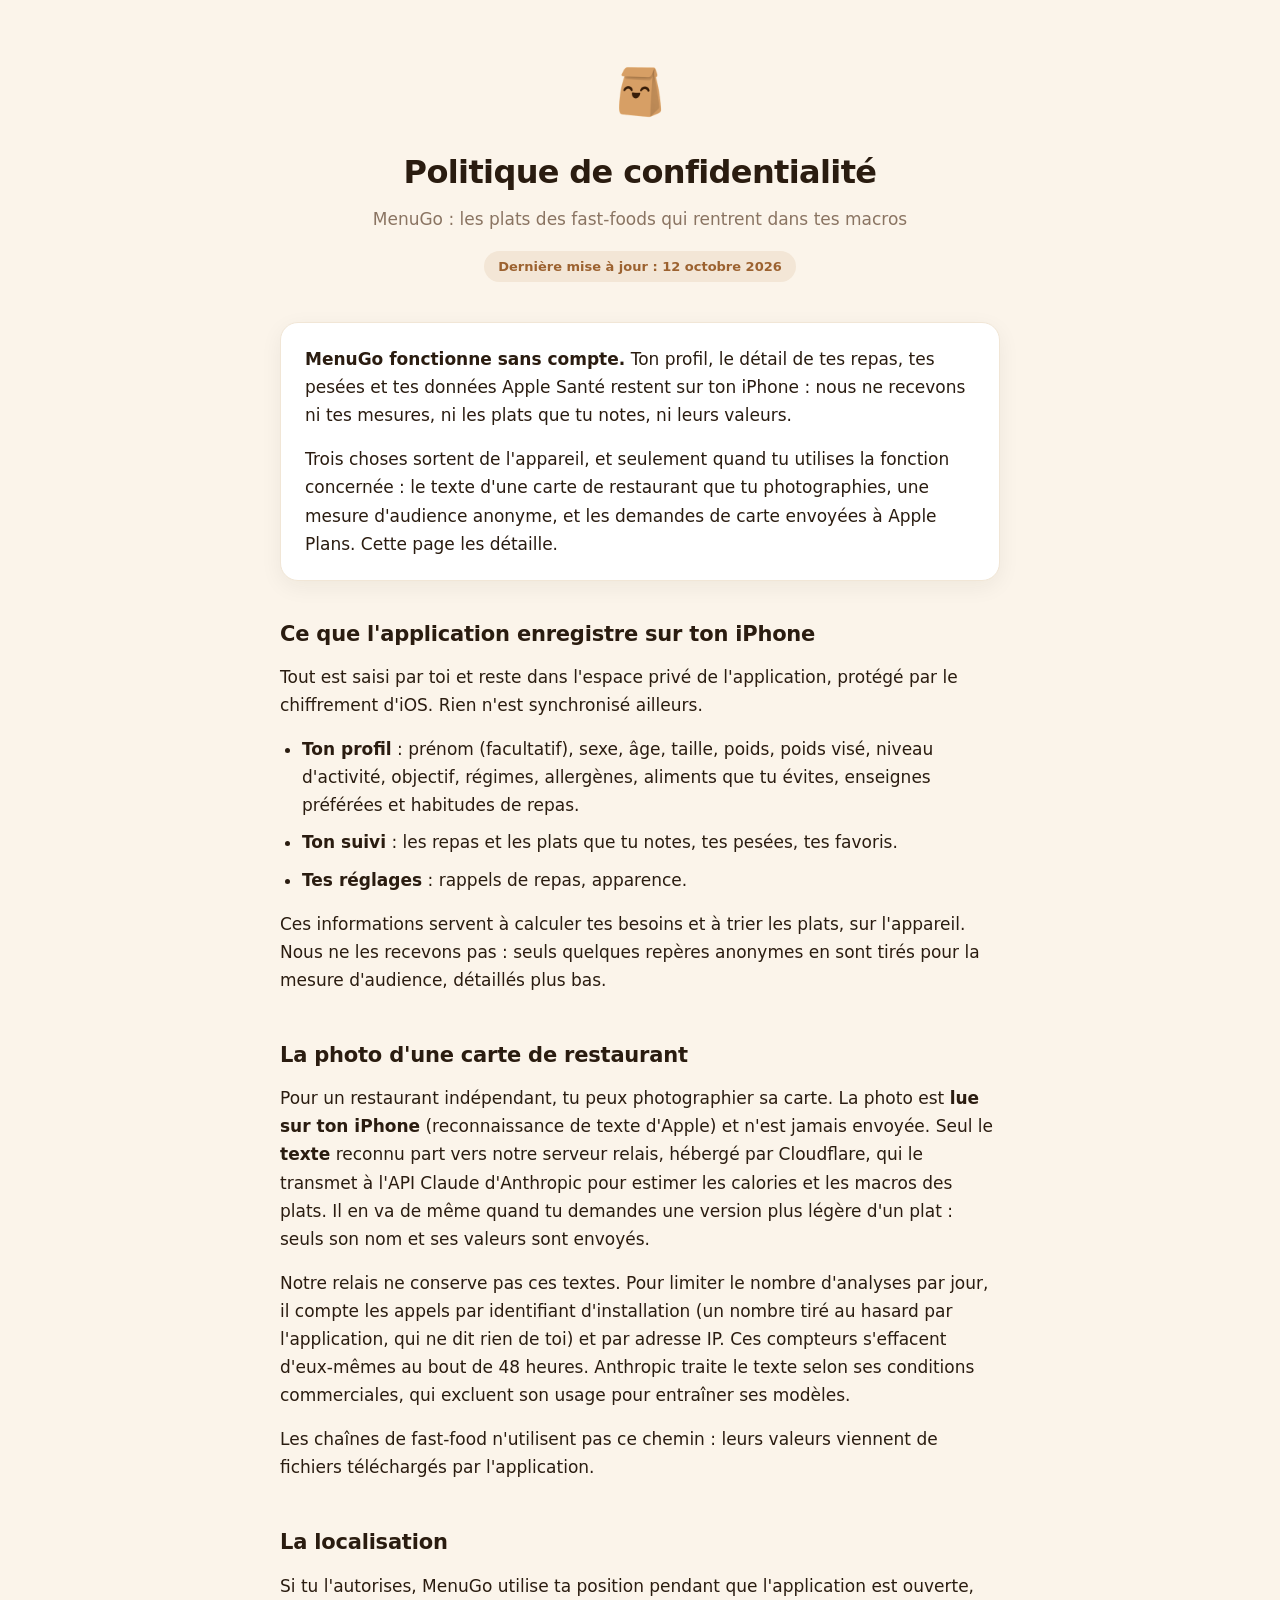
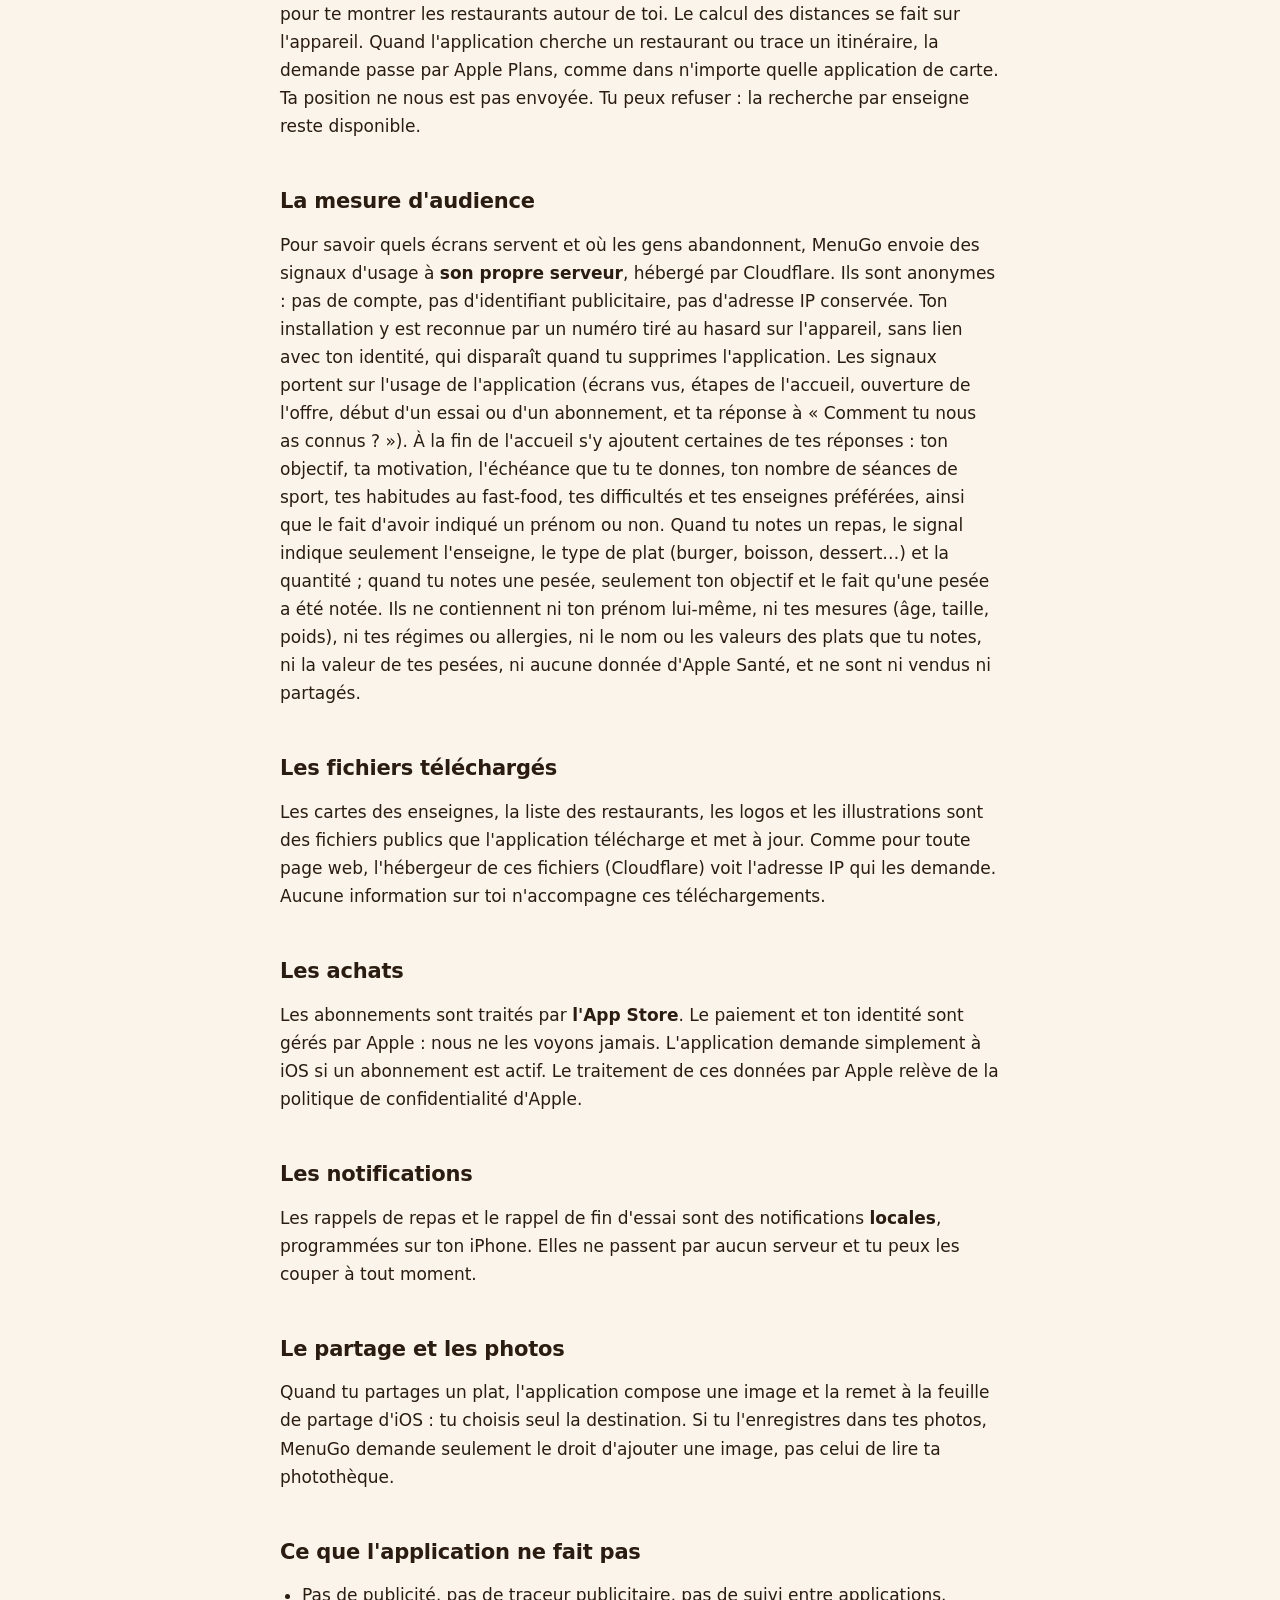
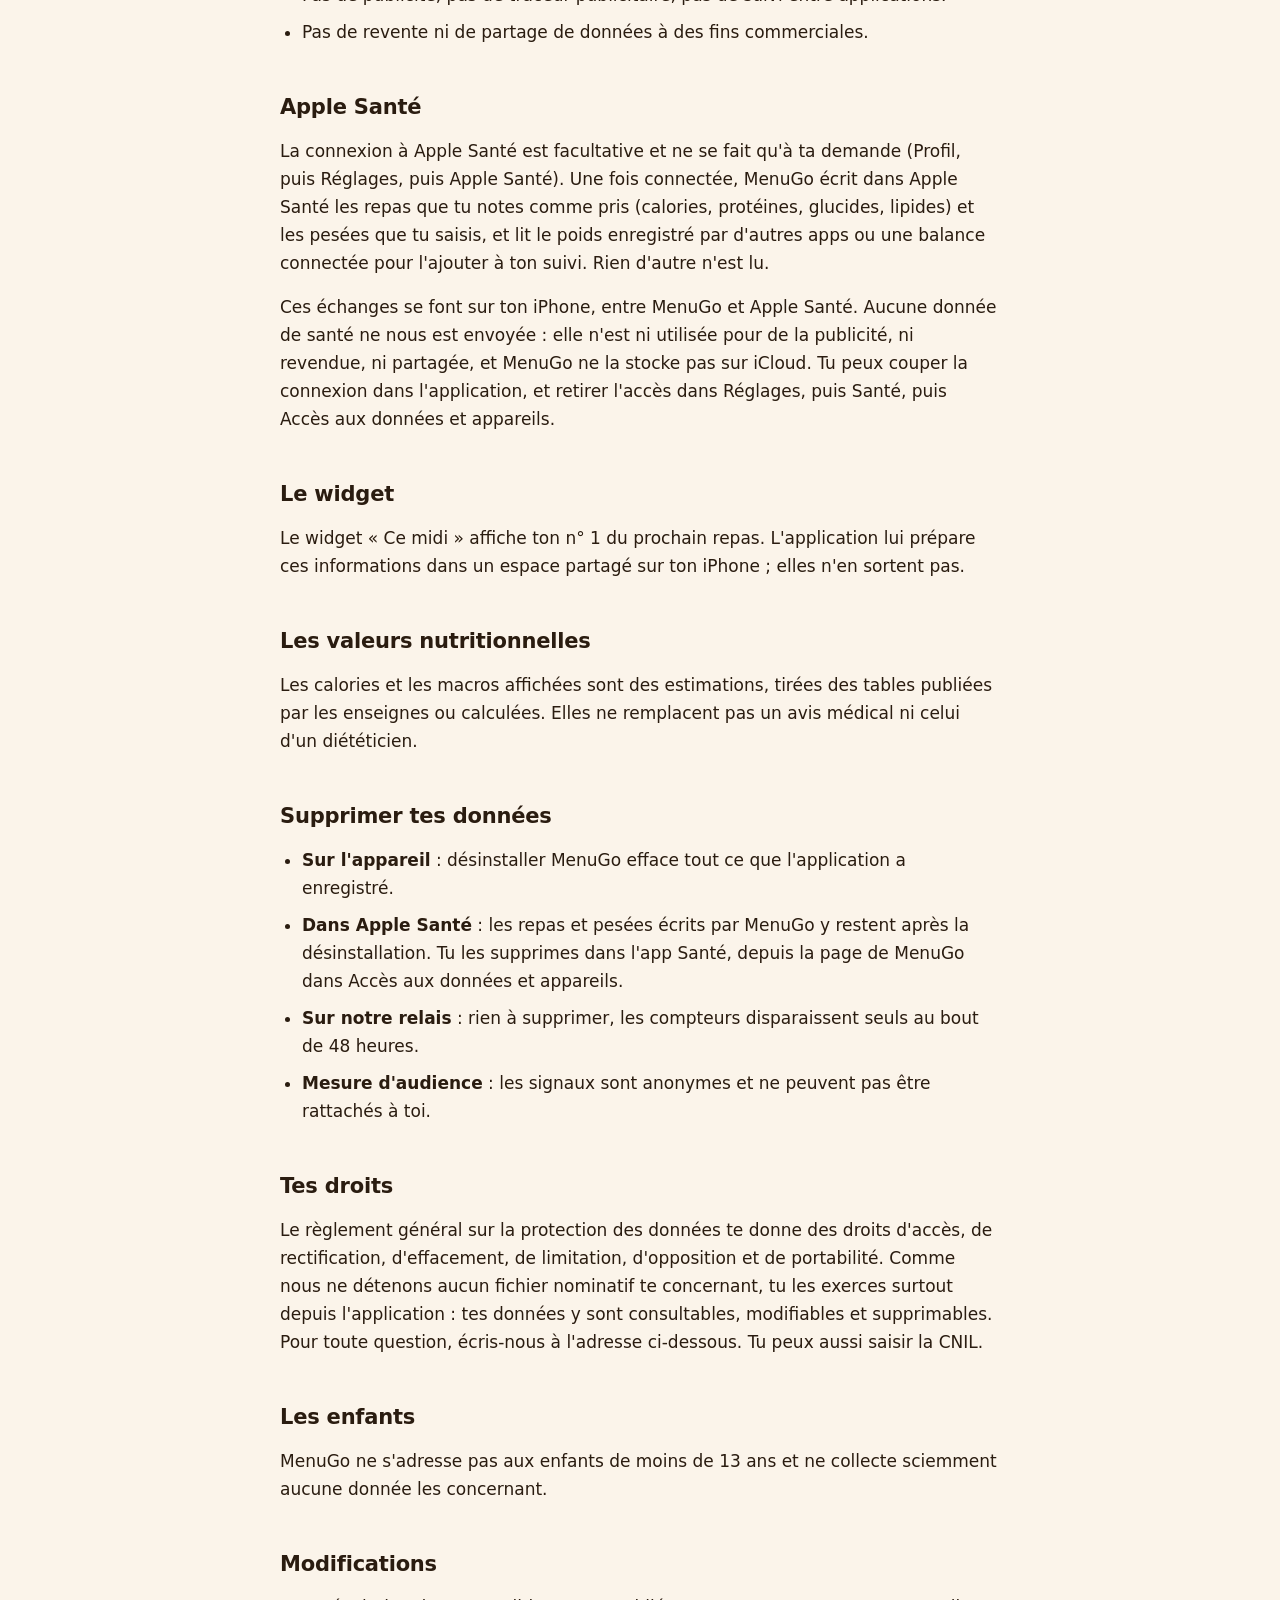
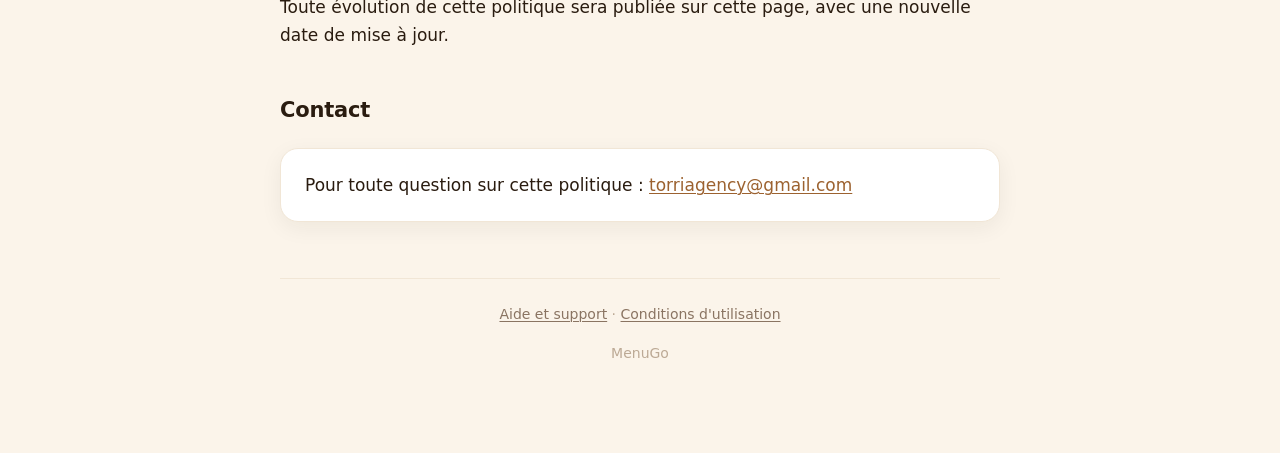
==== commit 03d5be33: "Pages légales : MenuGoal devient MenuGo Co-Authored-By: Claude Opus 5.5 <noreply@anthropic.com>" ====
--- a/confidentialite.html
+++ b/confidentialite.html
@@ -3,8 +3,8 @@
 <head>
 <meta charset="utf-8">
 <meta name="viewport" content="width=device-width, initial-scale=1">
-<title>Politique de confidentialité · MenuGoal</title>
-<meta name="description" content="Politique de confidentialité de MenuGoal. Sans compte : ton profil et ton suivi restent sur ton iPhone.">
+<title>Politique de confidentialité · MenuGo</title>
+<meta name="description" content="Politique de confidentialité de MenuGo. Sans compte : ton profil et ton suivi restent sur ton iPhone.">
 <link rel="stylesheet" href="style.css">
 </head>
 <body>
@@ -13,12 +13,12 @@
 <header>
   <img class="icone" src="icone.png" alt="">
   <h1>Politique de confidentialité</h1>
-  <p>MenuGoal : les plats des fast-foods qui rentrent dans tes macros</p>
+  <p>MenuGo : les plats des fast-foods qui rentrent dans tes macros</p>
   <div class="updated">Dernière mise à jour : 12 octobre 2026</div>
 </header>
 
 <div class="lede">
-  <p><strong>MenuGoal fonctionne sans compte.</strong> Ton profil, le détail de tes
+  <p><strong>MenuGo fonctionne sans compte.</strong> Ton profil, le détail de tes
   repas, tes pesées et tes données Apple Santé restent sur ton iPhone : nous ne
   recevons ni tes mesures, ni les plats que tu notes, ni leurs valeurs.</p>
   <p>Trois choses sortent de l'appareil, et seulement quand tu utilises la fonction
@@ -58,7 +58,7 @@
 fichiers téléchargés par l'application.</p>
 
 <h2>La localisation</h2>
-<p>Si tu l'autorises, MenuGoal utilise ta position pendant que l'application est
+<p>Si tu l'autorises, MenuGo utilise ta position pendant que l'application est
 ouverte, pour te montrer les restaurants autour de toi. Le calcul des distances se
 fait sur l'appareil. Quand l'application cherche un restaurant ou trace un itinéraire,
 la demande passe par Apple Plans, comme dans n'importe quelle application de carte.
@@ -66,7 +66,7 @@
 disponible.</p>
 
 <h2>La mesure d'audience</h2>
-<p>Pour savoir quels écrans servent et où les gens abandonnent, MenuGoal envoie des
+<p>Pour savoir quels écrans servent et où les gens abandonnent, MenuGo envoie des
 signaux d'usage à <strong>son propre serveur</strong>, hébergé par Cloudflare. Ils sont
 anonymes : pas de compte, pas d'identifiant publicitaire, pas d'adresse IP conservée.
 Ton installation y est reconnue par un numéro tiré au hasard sur l'appareil, sans lien
@@ -103,7 +103,7 @@
 <h2>Le partage et les photos</h2>
 <p>Quand tu partages un plat, l'application compose une image et la remet à la
 feuille de partage d'iOS : tu choisis seul la destination. Si tu l'enregistres dans
-tes photos, MenuGoal demande seulement le droit d'ajouter une image, pas celui de lire
+tes photos, MenuGo demande seulement le droit d'ajouter une image, pas celui de lire
 ta photothèque.</p>
 
 <h2>Ce que l'application ne fait pas</h2>
@@ -114,13 +114,13 @@
 
 <h2>Apple Santé</h2>
 <p>La connexion à Apple Santé est facultative et ne se fait qu'à ta demande (Profil,
-puis Réglages, puis Apple Santé). Une fois connectée, MenuGoal écrit dans Apple Santé
+puis Réglages, puis Apple Santé). Une fois connectée, MenuGo écrit dans Apple Santé
 les repas que tu notes comme pris (calories, protéines, glucides, lipides) et les
 pesées que tu saisis, et lit le poids enregistré par d'autres apps ou une balance
 connectée pour l'ajouter à ton suivi. Rien d'autre n'est lu.</p>
-<p>Ces échanges se font sur ton iPhone, entre MenuGoal et Apple Santé. Aucune donnée
+<p>Ces échanges se font sur ton iPhone, entre MenuGo et Apple Santé. Aucune donnée
 de santé ne nous est envoyée : elle n'est ni utilisée pour de la publicité, ni
-revendue, ni partagée, et MenuGoal ne la stocke pas sur iCloud. Tu peux couper la
+revendue, ni partagée, et MenuGo ne la stocke pas sur iCloud. Tu peux couper la
 connexion dans l'application, et retirer l'accès dans Réglages, puis Santé, puis
 Accès aux données et appareils.</p>
 
@@ -135,11 +135,11 @@
 
 <h2>Supprimer tes données</h2>
 <ul>
-  <li><strong>Sur l'appareil</strong> : désinstaller MenuGoal efface tout ce que
+  <li><strong>Sur l'appareil</strong> : désinstaller MenuGo efface tout ce que
   l'application a enregistré.</li>
-  <li><strong>Dans Apple Santé</strong> : les repas et pesées écrits par MenuGoal y
+  <li><strong>Dans Apple Santé</strong> : les repas et pesées écrits par MenuGo y
   restent après la désinstallation. Tu les supprimes dans l'app Santé, depuis la page
-  de MenuGoal dans Accès aux données et appareils.</li>
+  de MenuGo dans Accès aux données et appareils.</li>
   <li><strong>Sur notre relais</strong> : rien à supprimer, les compteurs disparaissent
   seuls au bout de 48 heures.</li>
   <li><strong>Mesure d'audience</strong> : les signaux sont anonymes et ne peuvent pas
@@ -154,7 +154,7 @@
 toute question, écris-nous à l'adresse ci-dessous. Tu peux aussi saisir la CNIL.</p>
 
 <h2>Les enfants</h2>
-<p>MenuGoal ne s'adresse pas aux enfants de moins de 13 ans et ne collecte sciemment
+<p>MenuGo ne s'adresse pas aux enfants de moins de 13 ans et ne collecte sciemment
 aucune donnée les concernant.</p>
 
 <h2>Modifications</h2>
@@ -170,7 +170,7 @@
 <footer>
   <p><a href="./">Aide et support</a> ·
      <a href="https://www.apple.com/legal/internet-services/itunes/dev/stdeula/">Conditions d'utilisation</a></p>
-  <p>MenuGoal</p>
+  <p>MenuGo</p>
 </footer>
 
 </div>
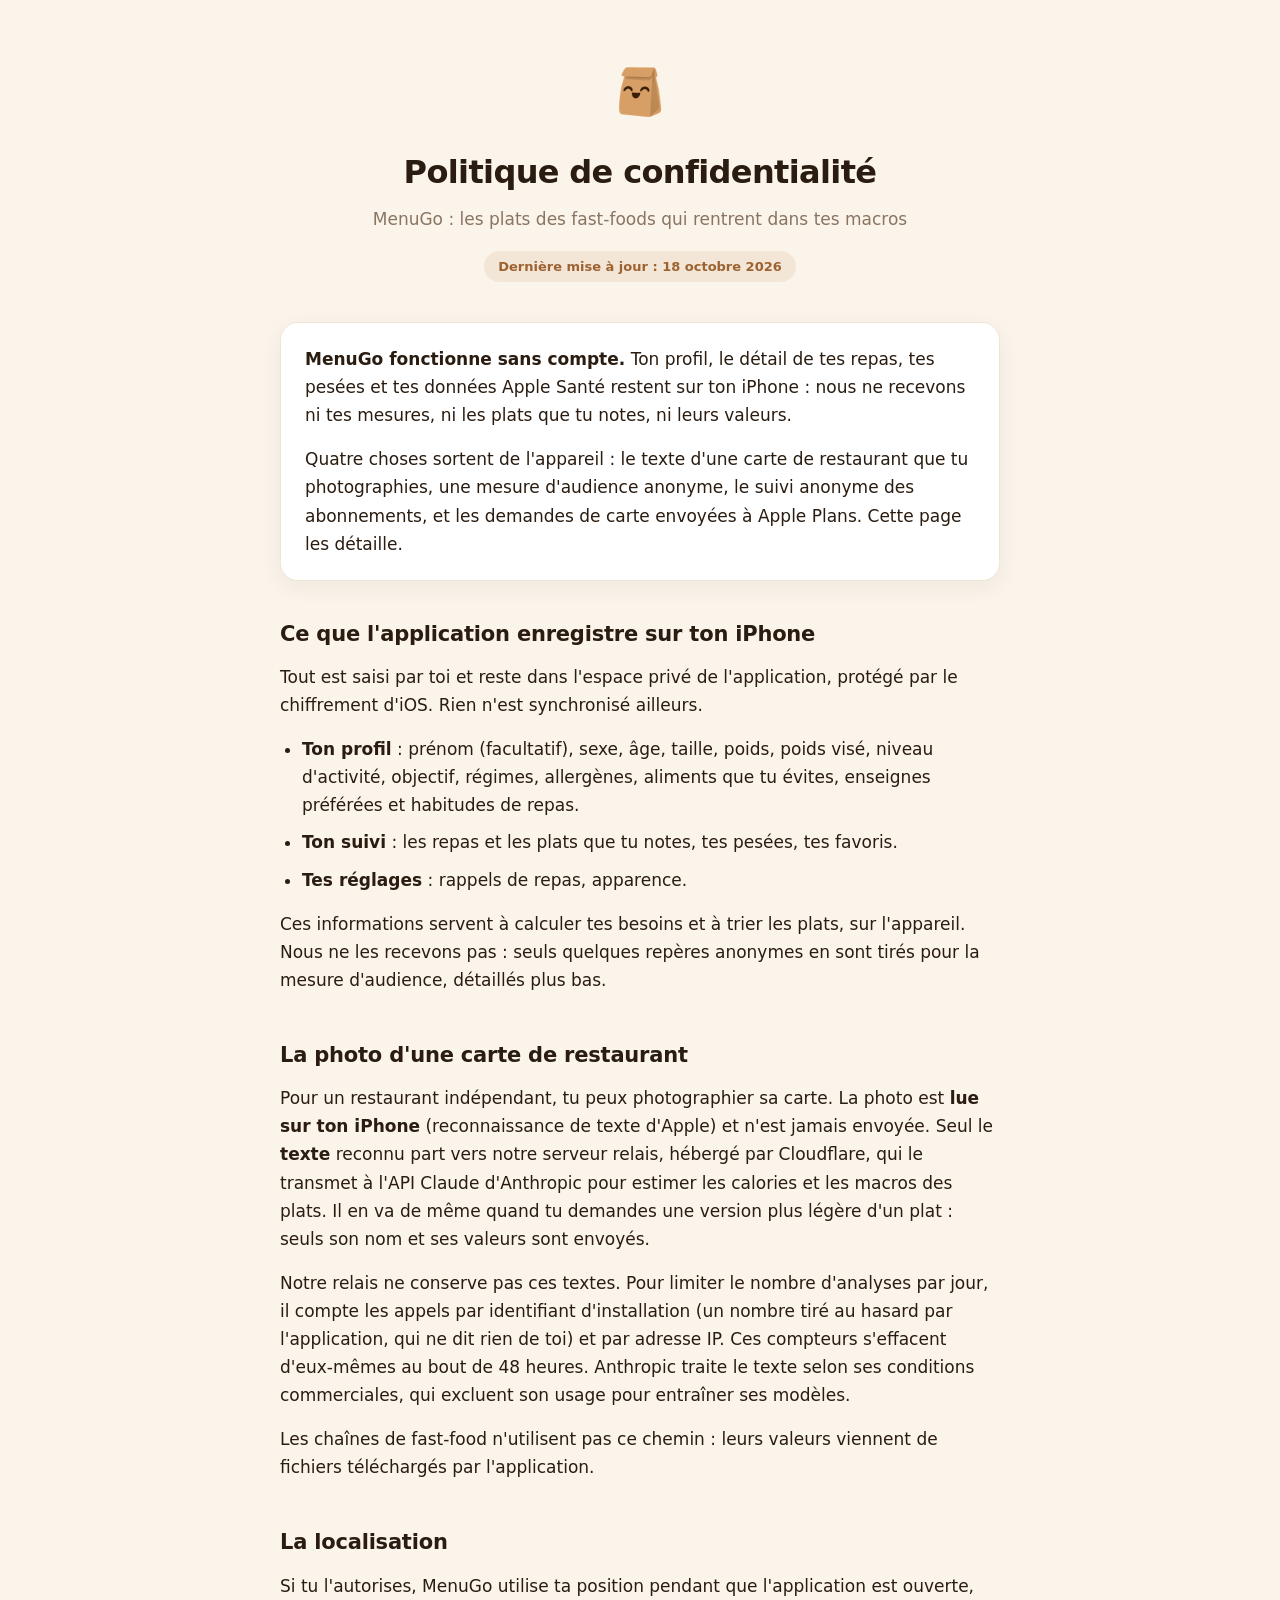
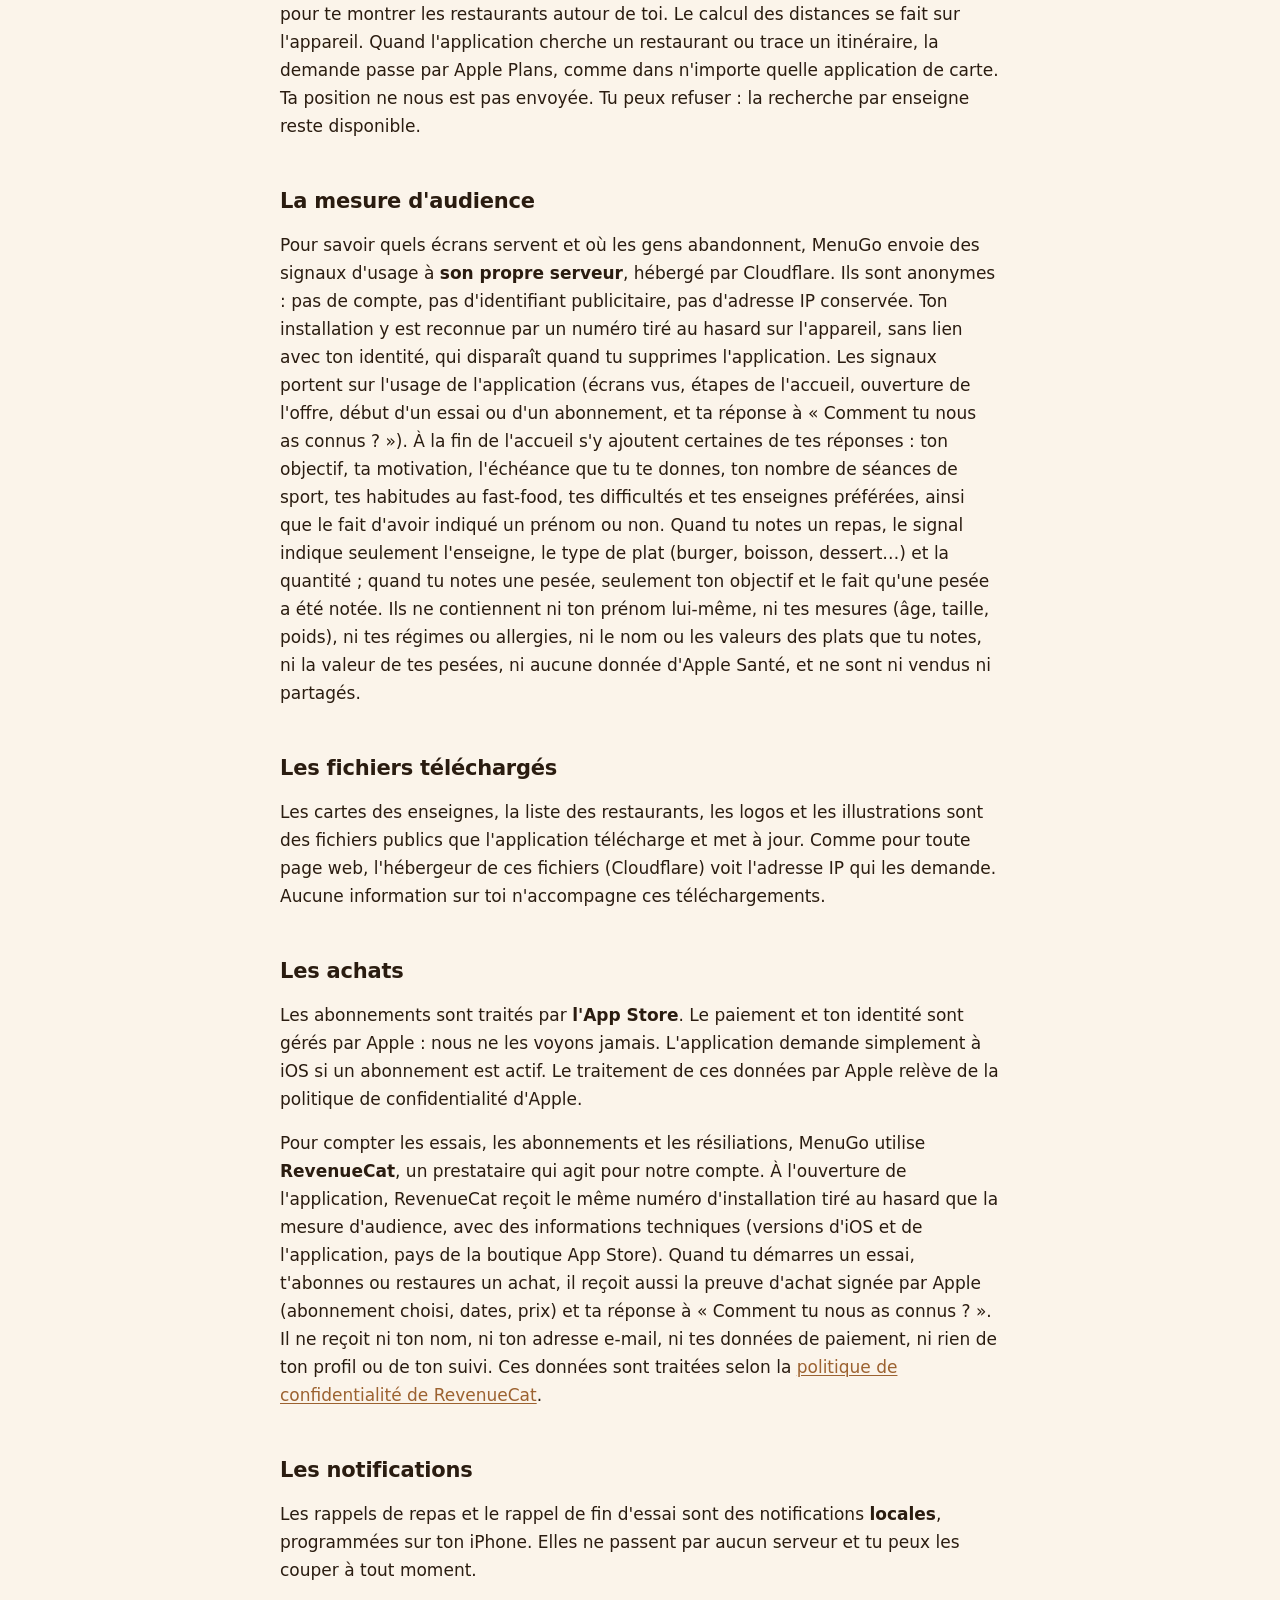
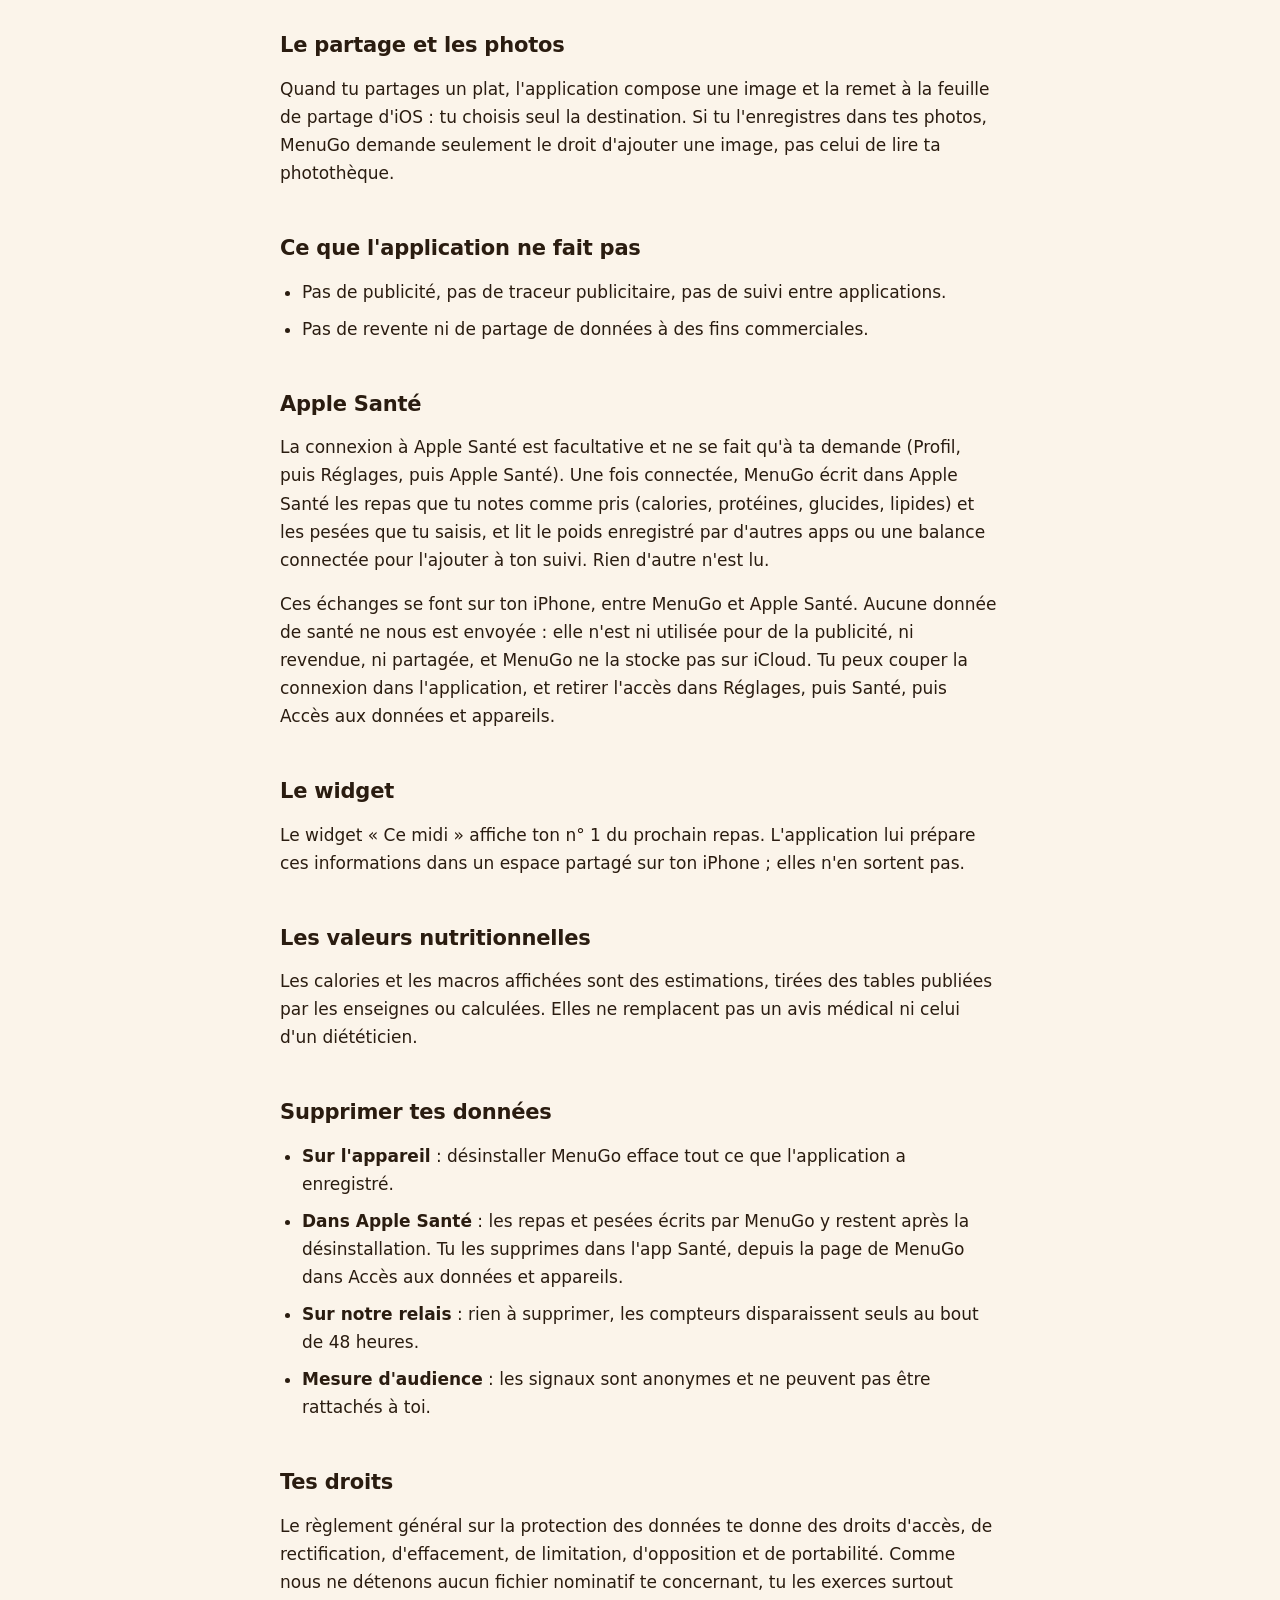
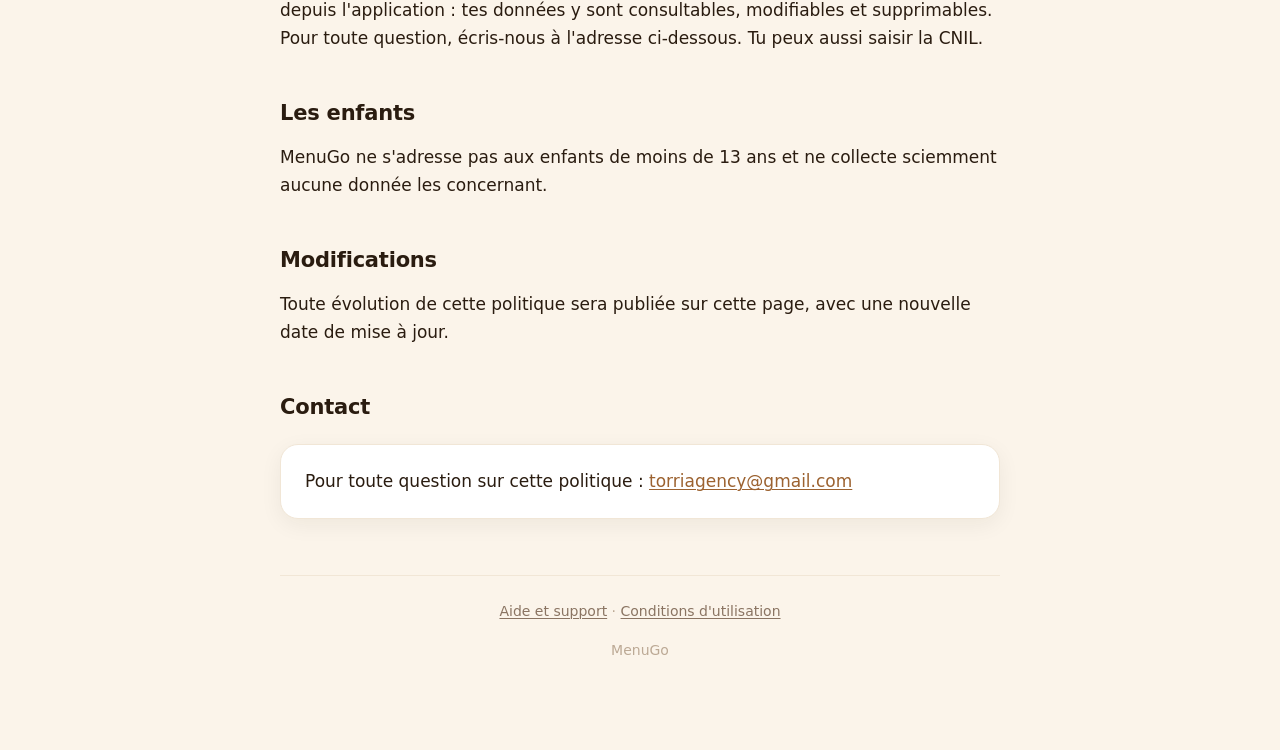
==== commit 8d9c187f: "Confidentialité : RevenueCat pour le suivi des abonnements Co-Authored-By: Claude Opus 5.5 <noreply@" ====
--- a/confidentialite.html
+++ b/confidentialite.html
@@ -14,17 +14,16 @@
   <img class="icone" src="icone.png" alt="">
   <h1>Politique de confidentialité</h1>
   <p>MenuGo : les plats des fast-foods qui rentrent dans tes macros</p>
-  <div class="updated">Dernière mise à jour : 12 octobre 2026</div>
+  <div class="updated">Dernière mise à jour : 18 octobre 2026</div>
 </header>
 
 <div class="lede">
   <p><strong>MenuGo fonctionne sans compte.</strong> Ton profil, le détail de tes
   repas, tes pesées et tes données Apple Santé restent sur ton iPhone : nous ne
   recevons ni tes mesures, ni les plats que tu notes, ni leurs valeurs.</p>
-  <p>Trois choses sortent de l'appareil, et seulement quand tu utilises la fonction
-  concernée : le texte d'une carte de restaurant que tu photographies, une mesure
-  d'audience anonyme, et les demandes de carte envoyées à Apple Plans. Cette page
-  les détaille.</p>
+  <p>Quatre choses sortent de l'appareil : le texte d'une carte de restaurant que tu
+  photographies, une mesure d'audience anonyme, le suivi anonyme des abonnements, et
+  les demandes de carte envoyées à Apple Plans. Cette page les détaille.</p>
 </div>
 
 <h2>Ce que l'application enregistre sur ton iPhone</h2>
@@ -94,6 +93,17 @@
 identité sont gérés par Apple : nous ne les voyons jamais. L'application demande
 simplement à iOS si un abonnement est actif. Le traitement de ces données par Apple
 relève de la politique de confidentialité d'Apple.</p>
+<p>Pour compter les essais, les abonnements et les résiliations, MenuGo utilise
+<strong>RevenueCat</strong>, un prestataire qui agit pour notre compte. À l'ouverture
+de l'application, RevenueCat reçoit le même numéro d'installation tiré au hasard que la
+mesure d'audience, avec des informations techniques (versions d'iOS et de
+l'application, pays de la boutique App Store). Quand tu démarres un essai, t'abonnes ou
+restaures un achat, il reçoit aussi la preuve d'achat signée par Apple (abonnement
+choisi, dates, prix) et ta réponse à « Comment tu nous as connus ? ». Il ne reçoit ni
+ton nom, ni ton adresse e-mail, ni tes données de paiement, ni rien de ton profil ou
+de ton suivi. Ces données sont traitées selon la
+<a href="https://www.revenuecat.com/privacy">politique de confidentialité de
+RevenueCat</a>.</p>
 
 <h2>Les notifications</h2>
 <p>Les rappels de repas et le rappel de fin d'essai sont des notifications
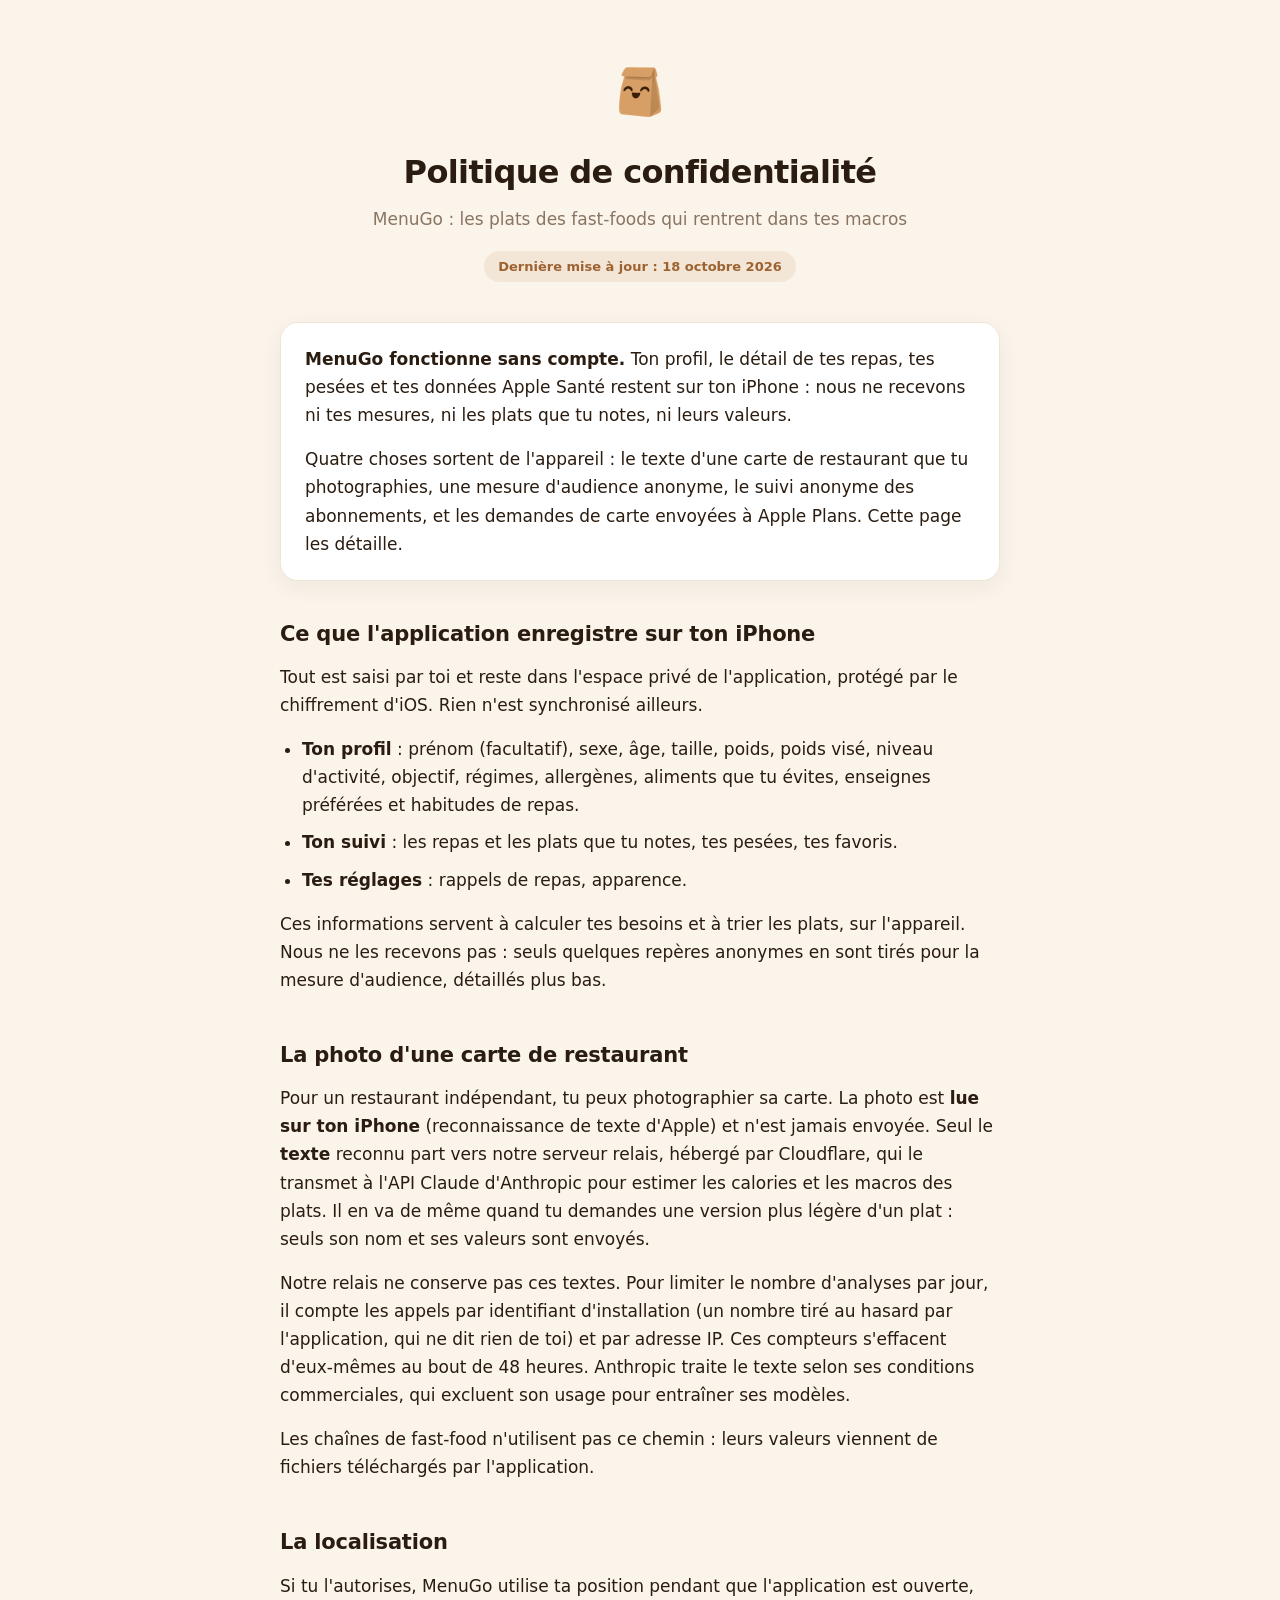
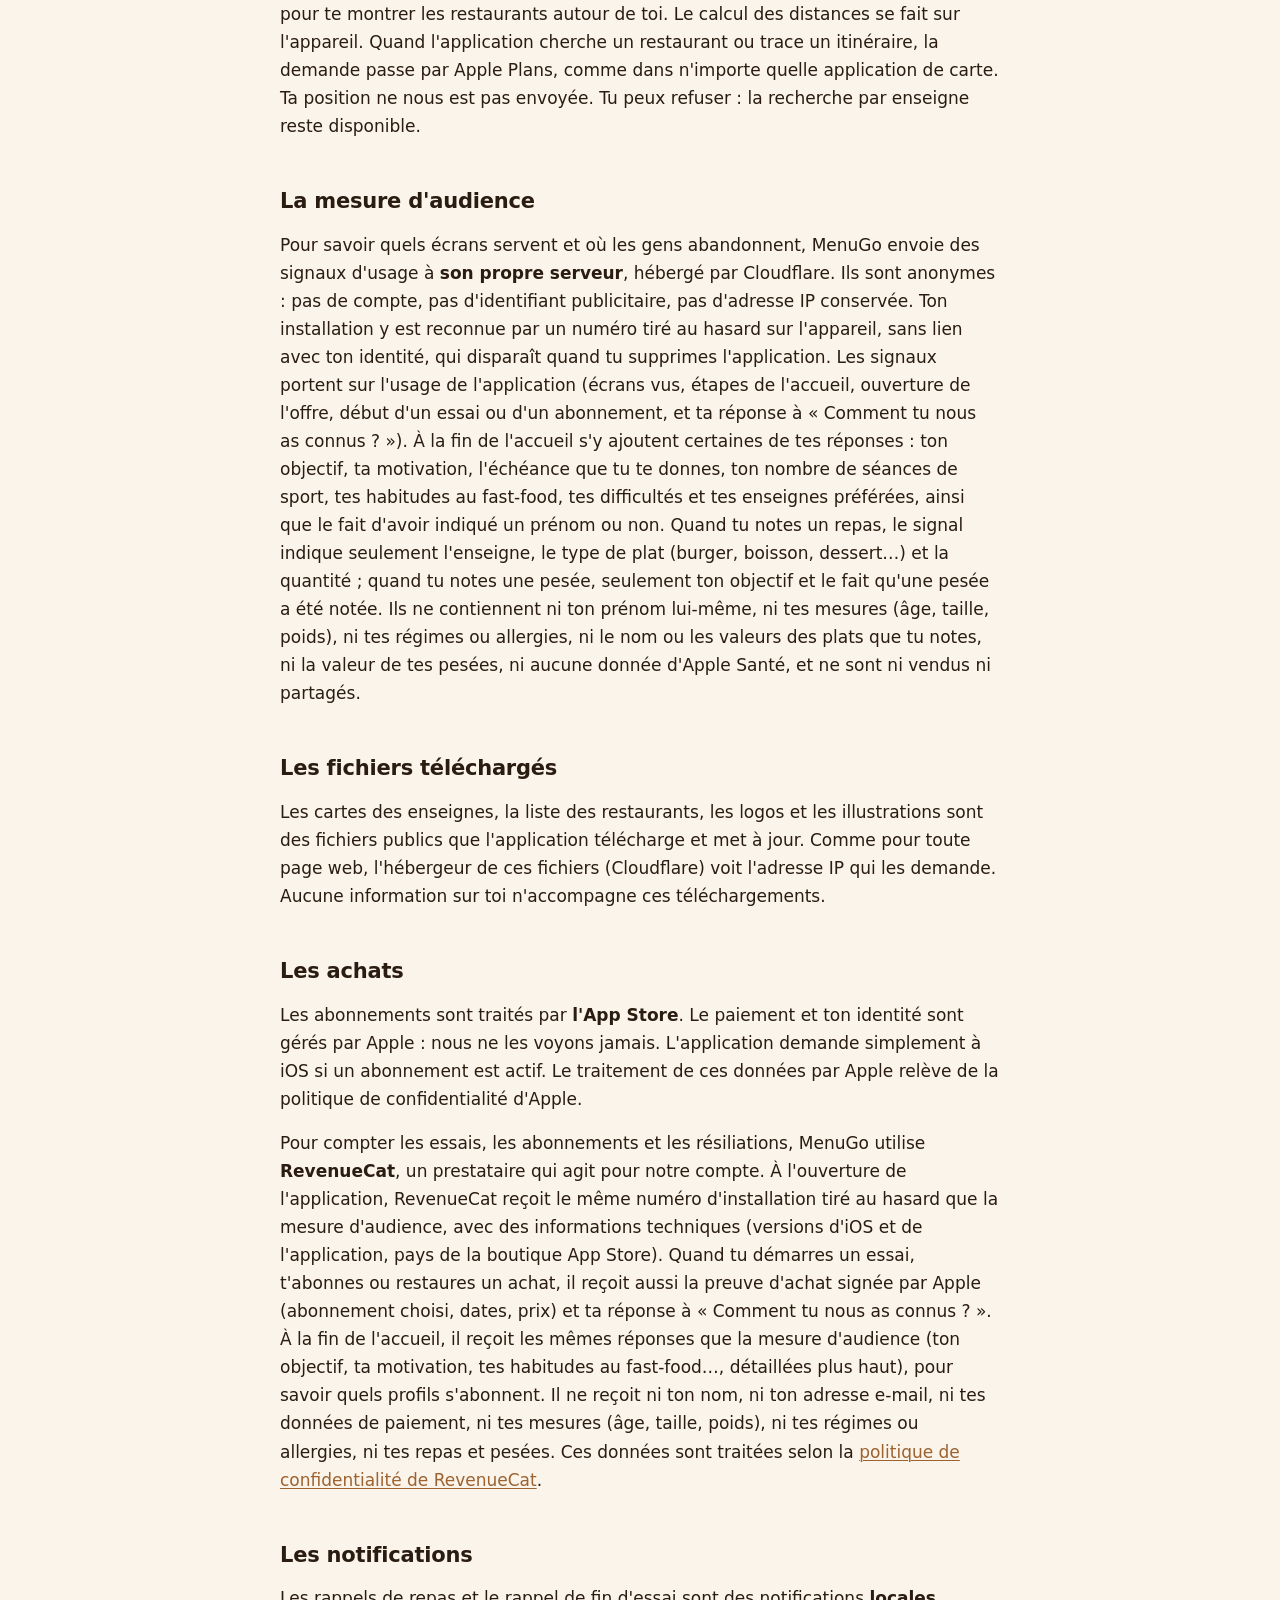
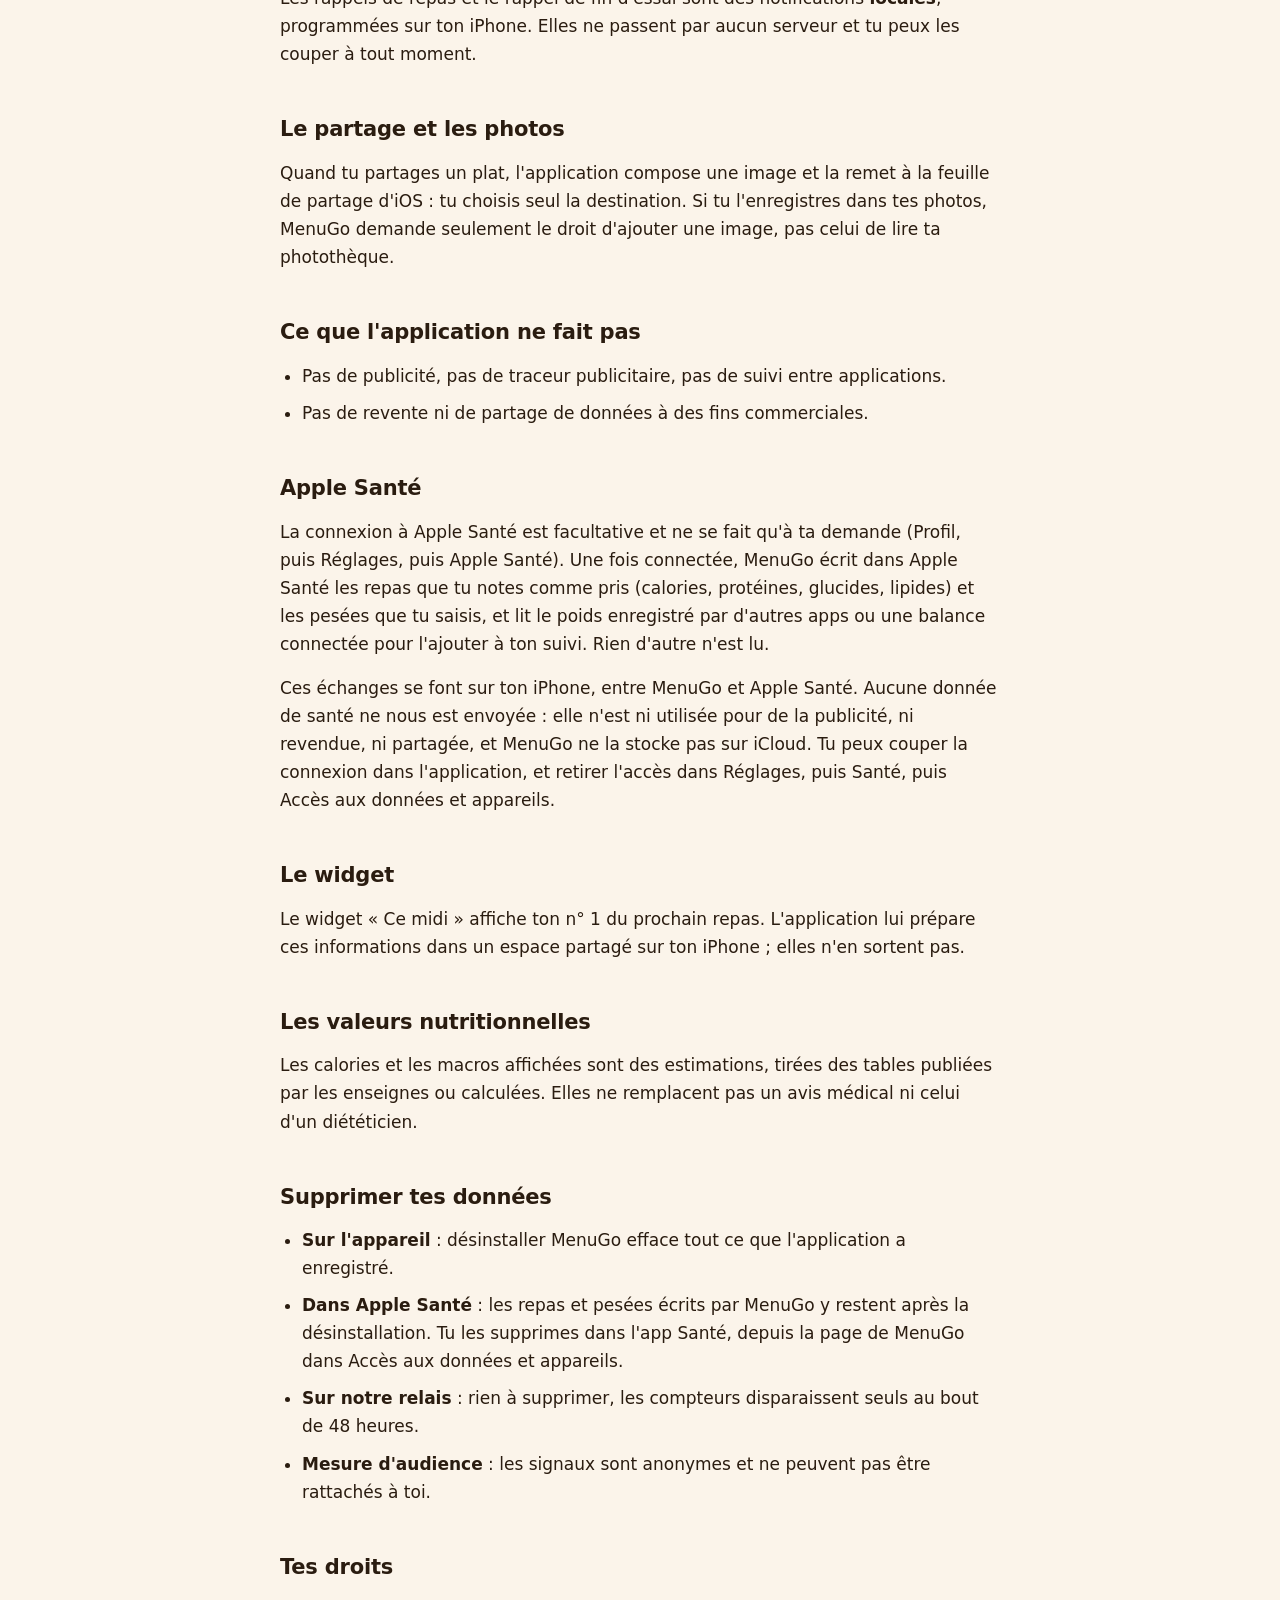
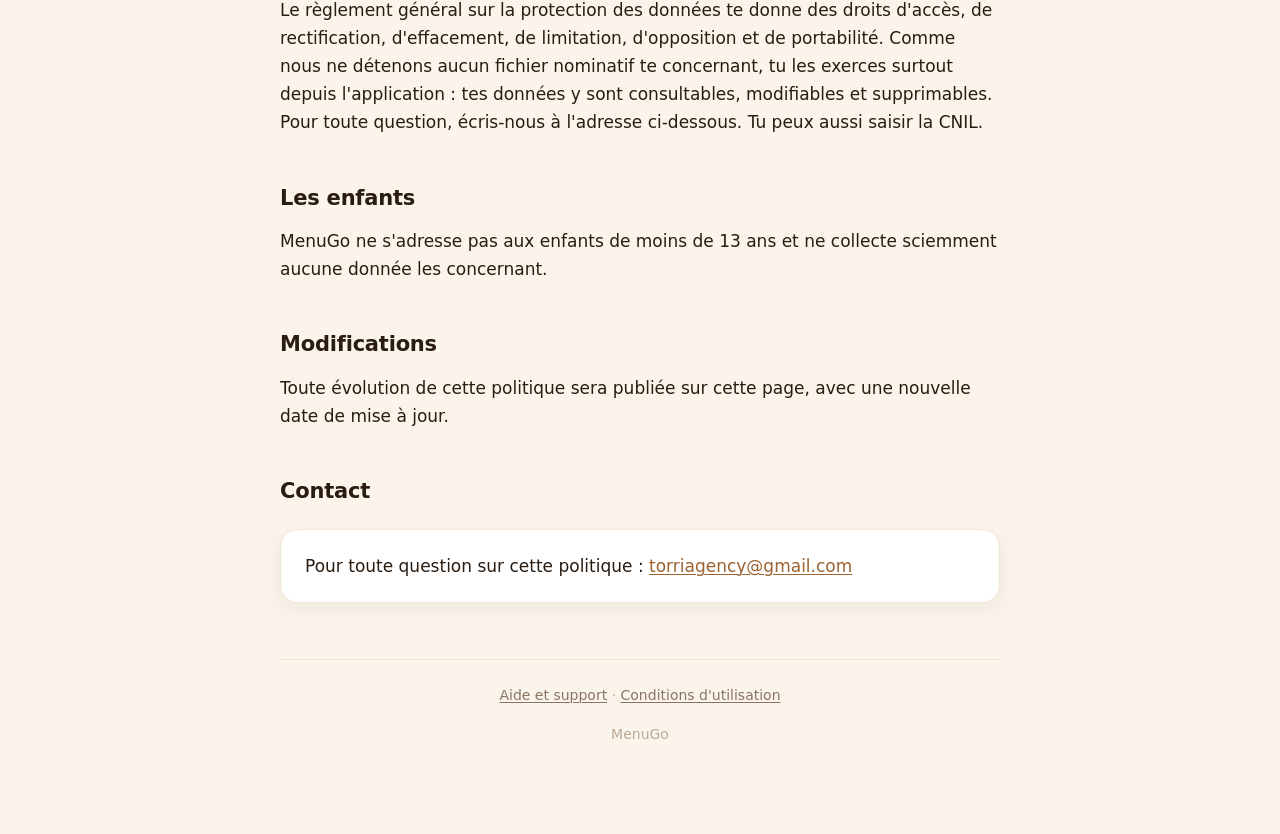
==== commit a31bff63: "Confidentialité : réponses de l'accueil transmises à RevenueCat Co-Authored-By: Claude Opus 5.5 <nor" ====
--- a/confidentialite.html
+++ b/confidentialite.html
@@ -99,9 +99,12 @@
 mesure d'audience, avec des informations techniques (versions d'iOS et de
 l'application, pays de la boutique App Store). Quand tu démarres un essai, t'abonnes ou
 restaures un achat, il reçoit aussi la preuve d'achat signée par Apple (abonnement
-choisi, dates, prix) et ta réponse à « Comment tu nous as connus ? ». Il ne reçoit ni
-ton nom, ni ton adresse e-mail, ni tes données de paiement, ni rien de ton profil ou
-de ton suivi. Ces données sont traitées selon la
+choisi, dates, prix) et ta réponse à « Comment tu nous as connus ? ». À la fin de
+l'accueil, il reçoit les mêmes réponses que la mesure d'audience (ton objectif, ta
+motivation, tes habitudes au fast-food…, détaillées plus haut), pour savoir quels
+profils s'abonnent. Il ne reçoit ni ton nom, ni ton adresse e-mail, ni tes données de
+paiement, ni tes mesures (âge, taille, poids), ni tes régimes ou allergies, ni tes
+repas et pesées. Ces données sont traitées selon la
 <a href="https://www.revenuecat.com/privacy">politique de confidentialité de
 RevenueCat</a>.</p>
 
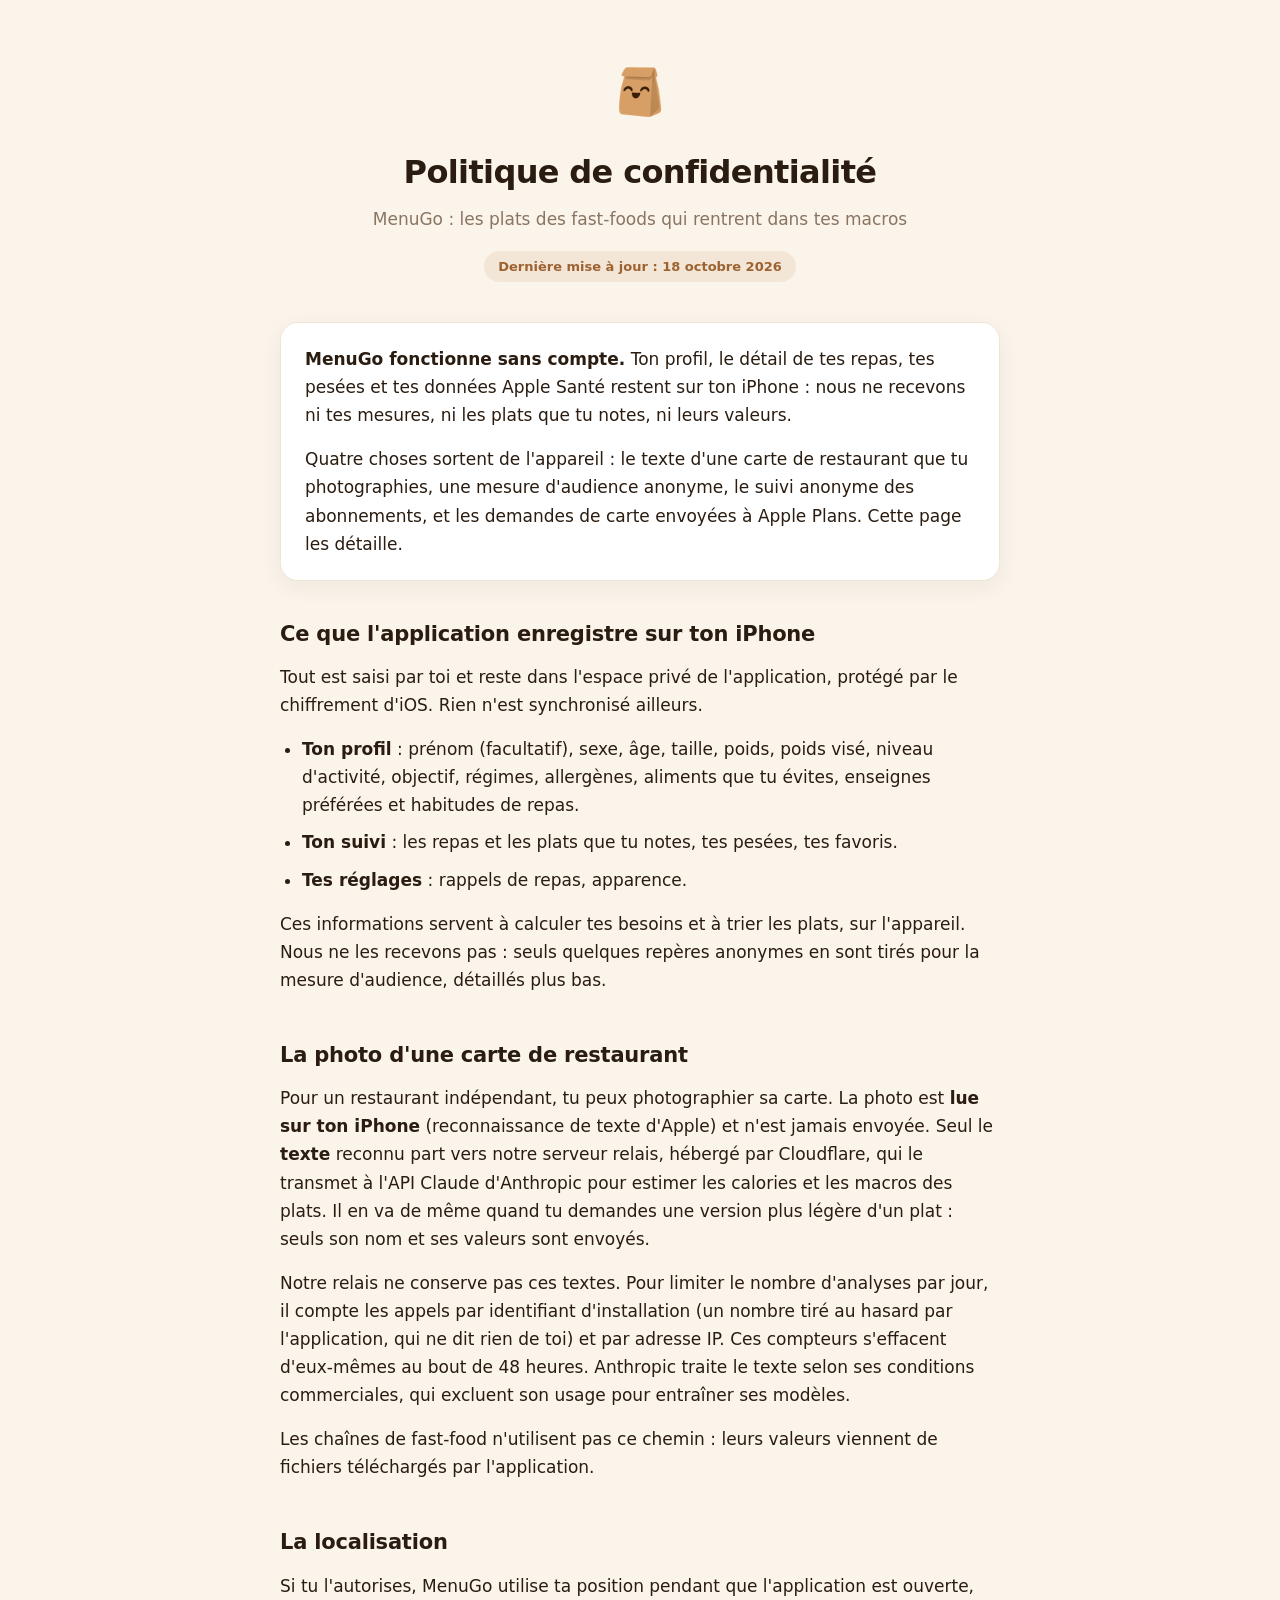
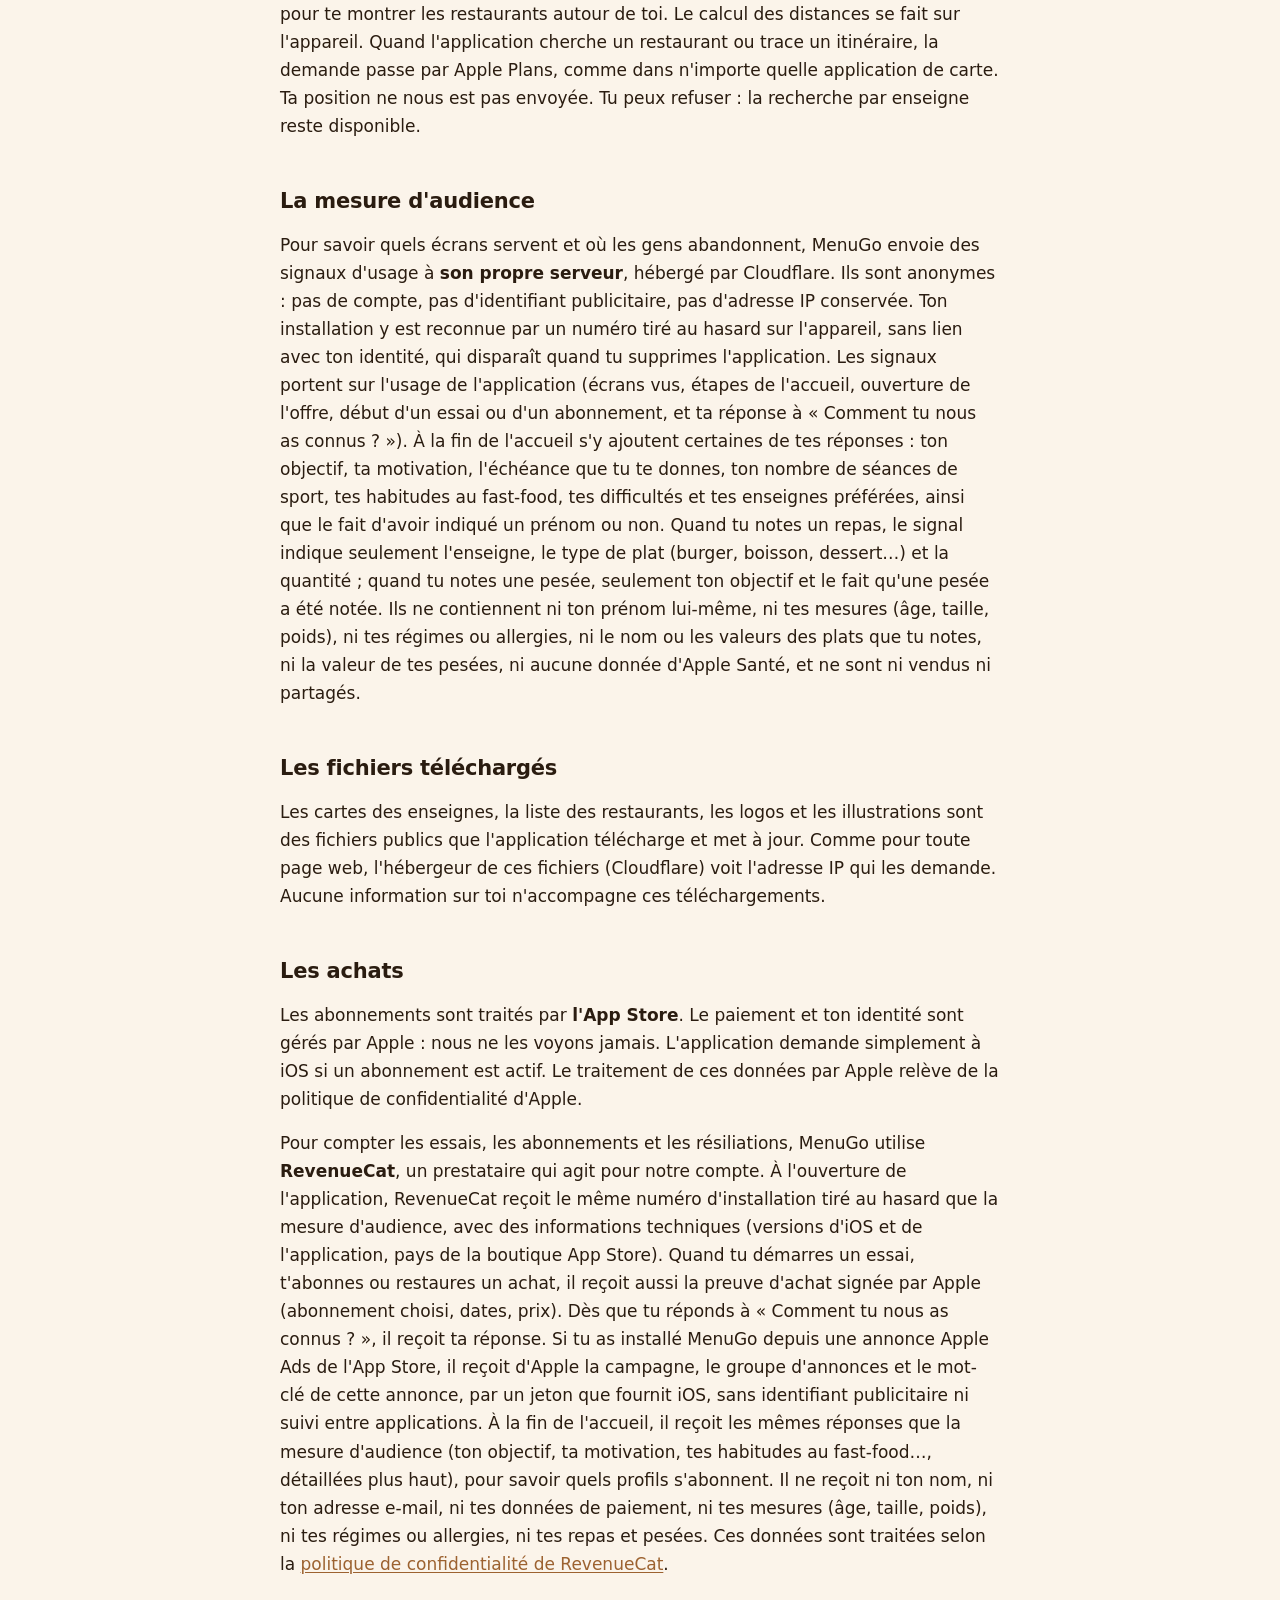
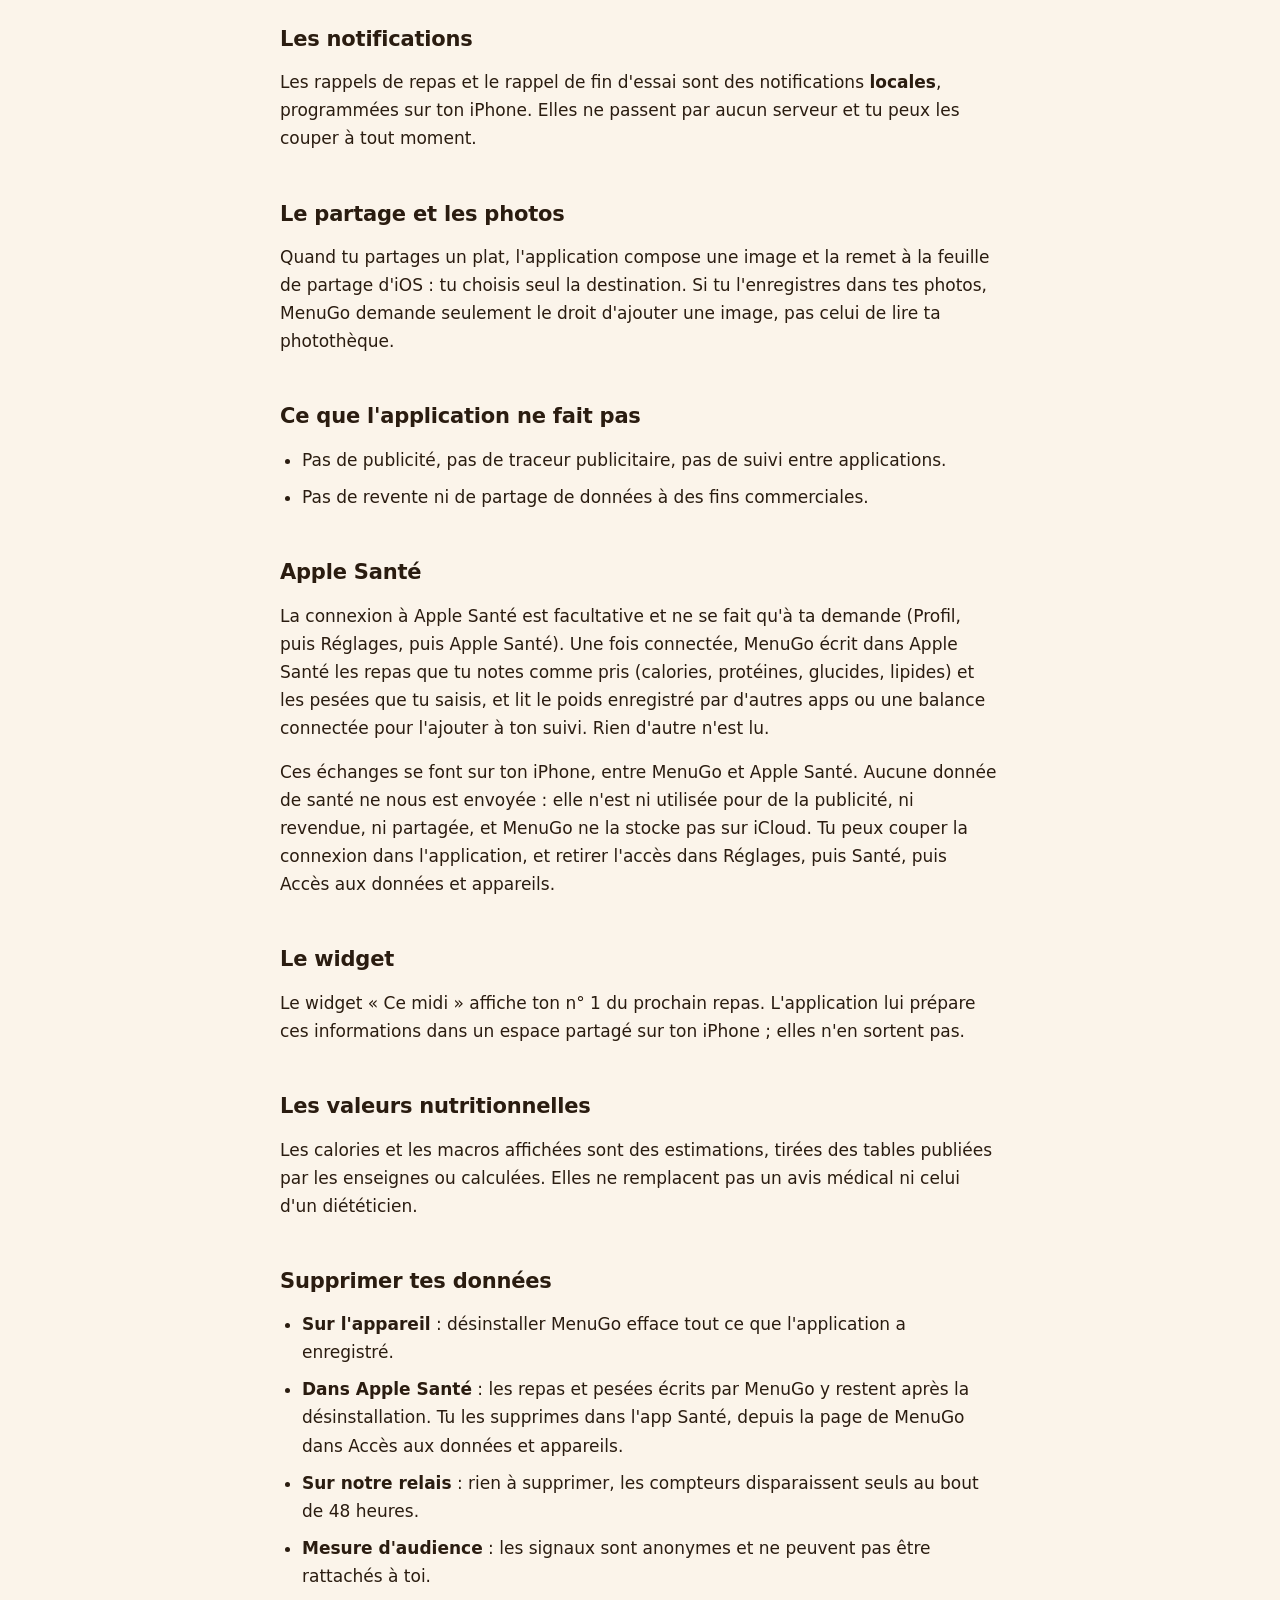
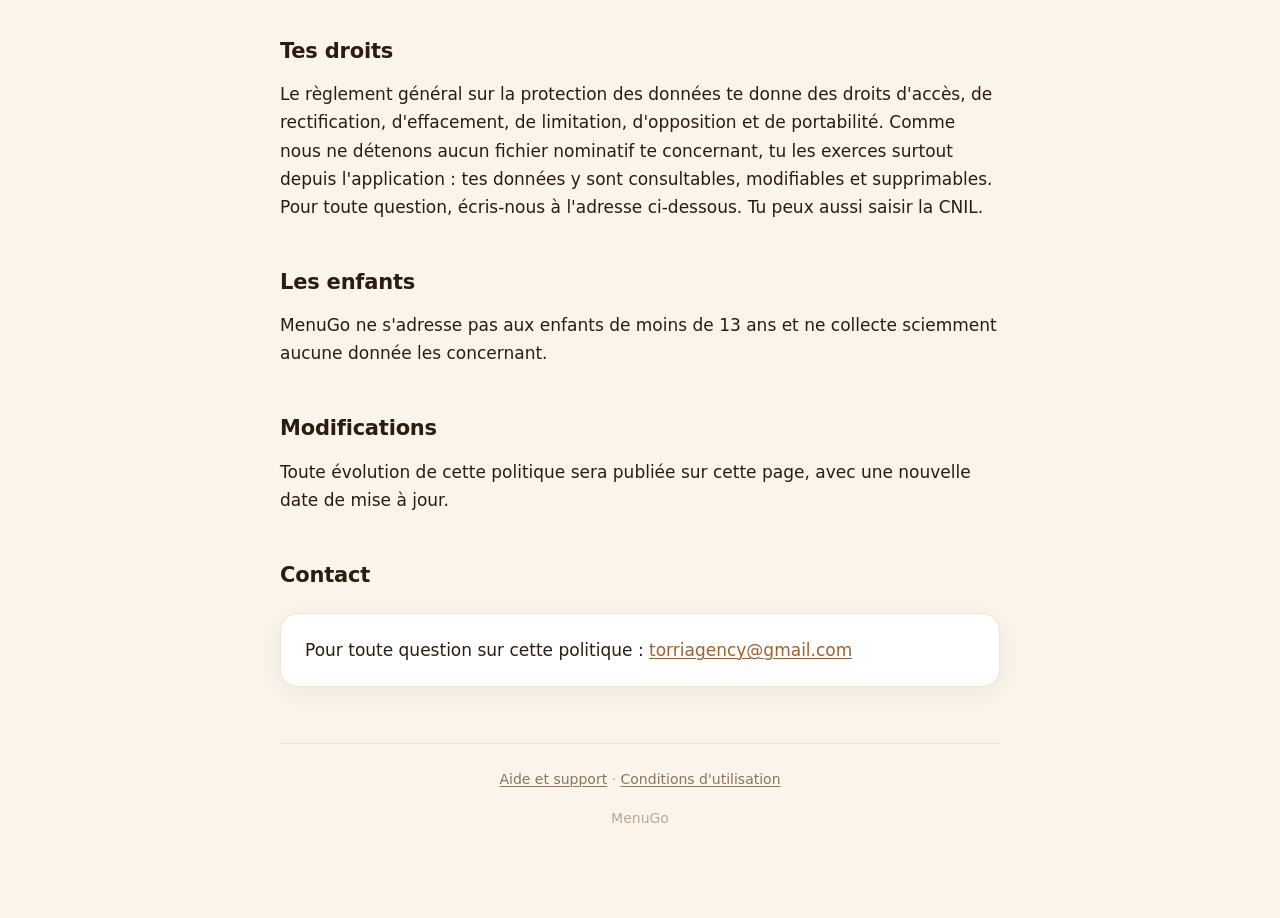
==== commit 845bf329: "Confidentialité : attribution Apple Ads transmise à RevenueCat Co-Authored-By: Claude Opus 5.5 <nore" ====
--- a/confidentialite.html
+++ b/confidentialite.html
@@ -99,7 +99,10 @@
 mesure d'audience, avec des informations techniques (versions d'iOS et de
 l'application, pays de la boutique App Store). Quand tu démarres un essai, t'abonnes ou
 restaures un achat, il reçoit aussi la preuve d'achat signée par Apple (abonnement
-choisi, dates, prix) et ta réponse à « Comment tu nous as connus ? ». À la fin de
+choisi, dates, prix). Dès que tu réponds à « Comment tu nous as connus ? », il reçoit ta
+réponse. Si tu as installé MenuGo depuis une annonce Apple Ads de l'App Store, il reçoit
+d'Apple la campagne, le groupe d'annonces et le mot-clé de cette annonce, par un jeton
+que fournit iOS, sans identifiant publicitaire ni suivi entre applications. À la fin de
 l'accueil, il reçoit les mêmes réponses que la mesure d'audience (ton objectif, ta
 motivation, tes habitudes au fast-food…, détaillées plus haut), pour savoir quels
 profils s'abonnent. Il ne reçoit ni ton nom, ni ton adresse e-mail, ni tes données de
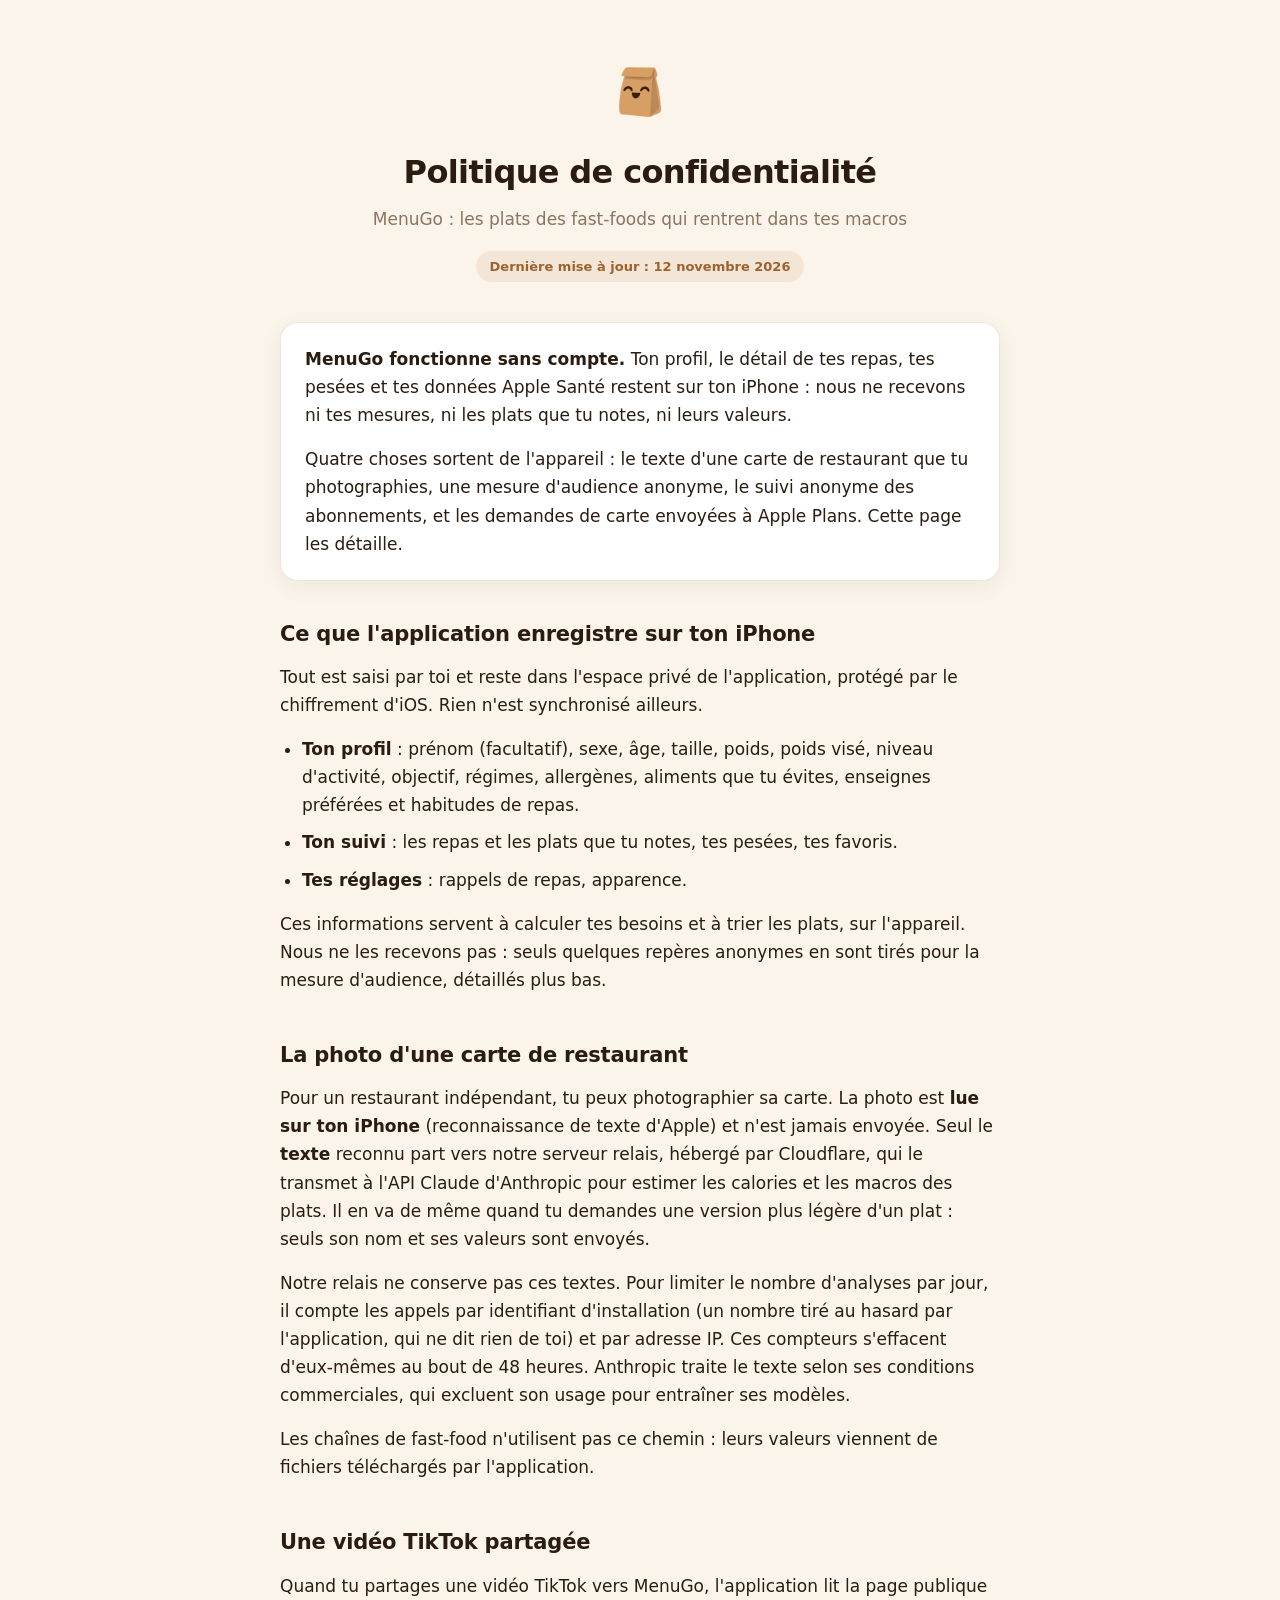
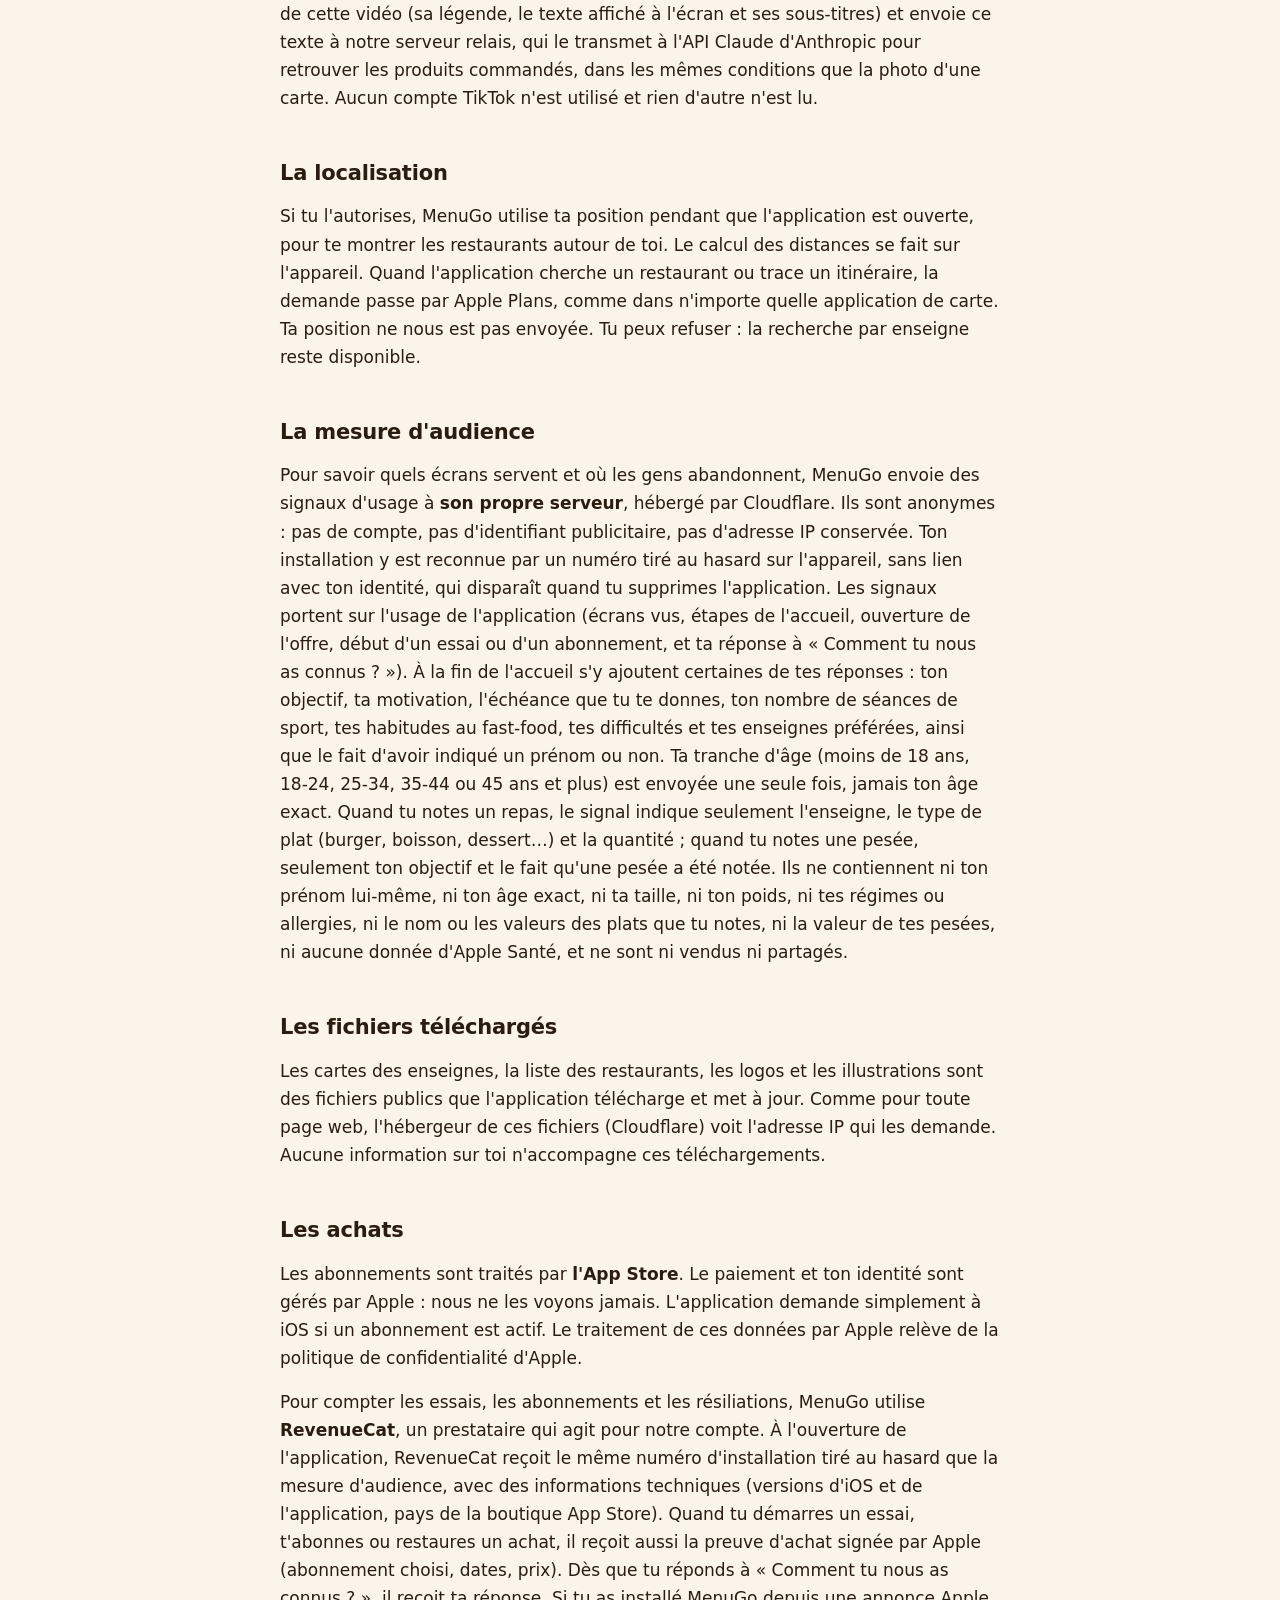
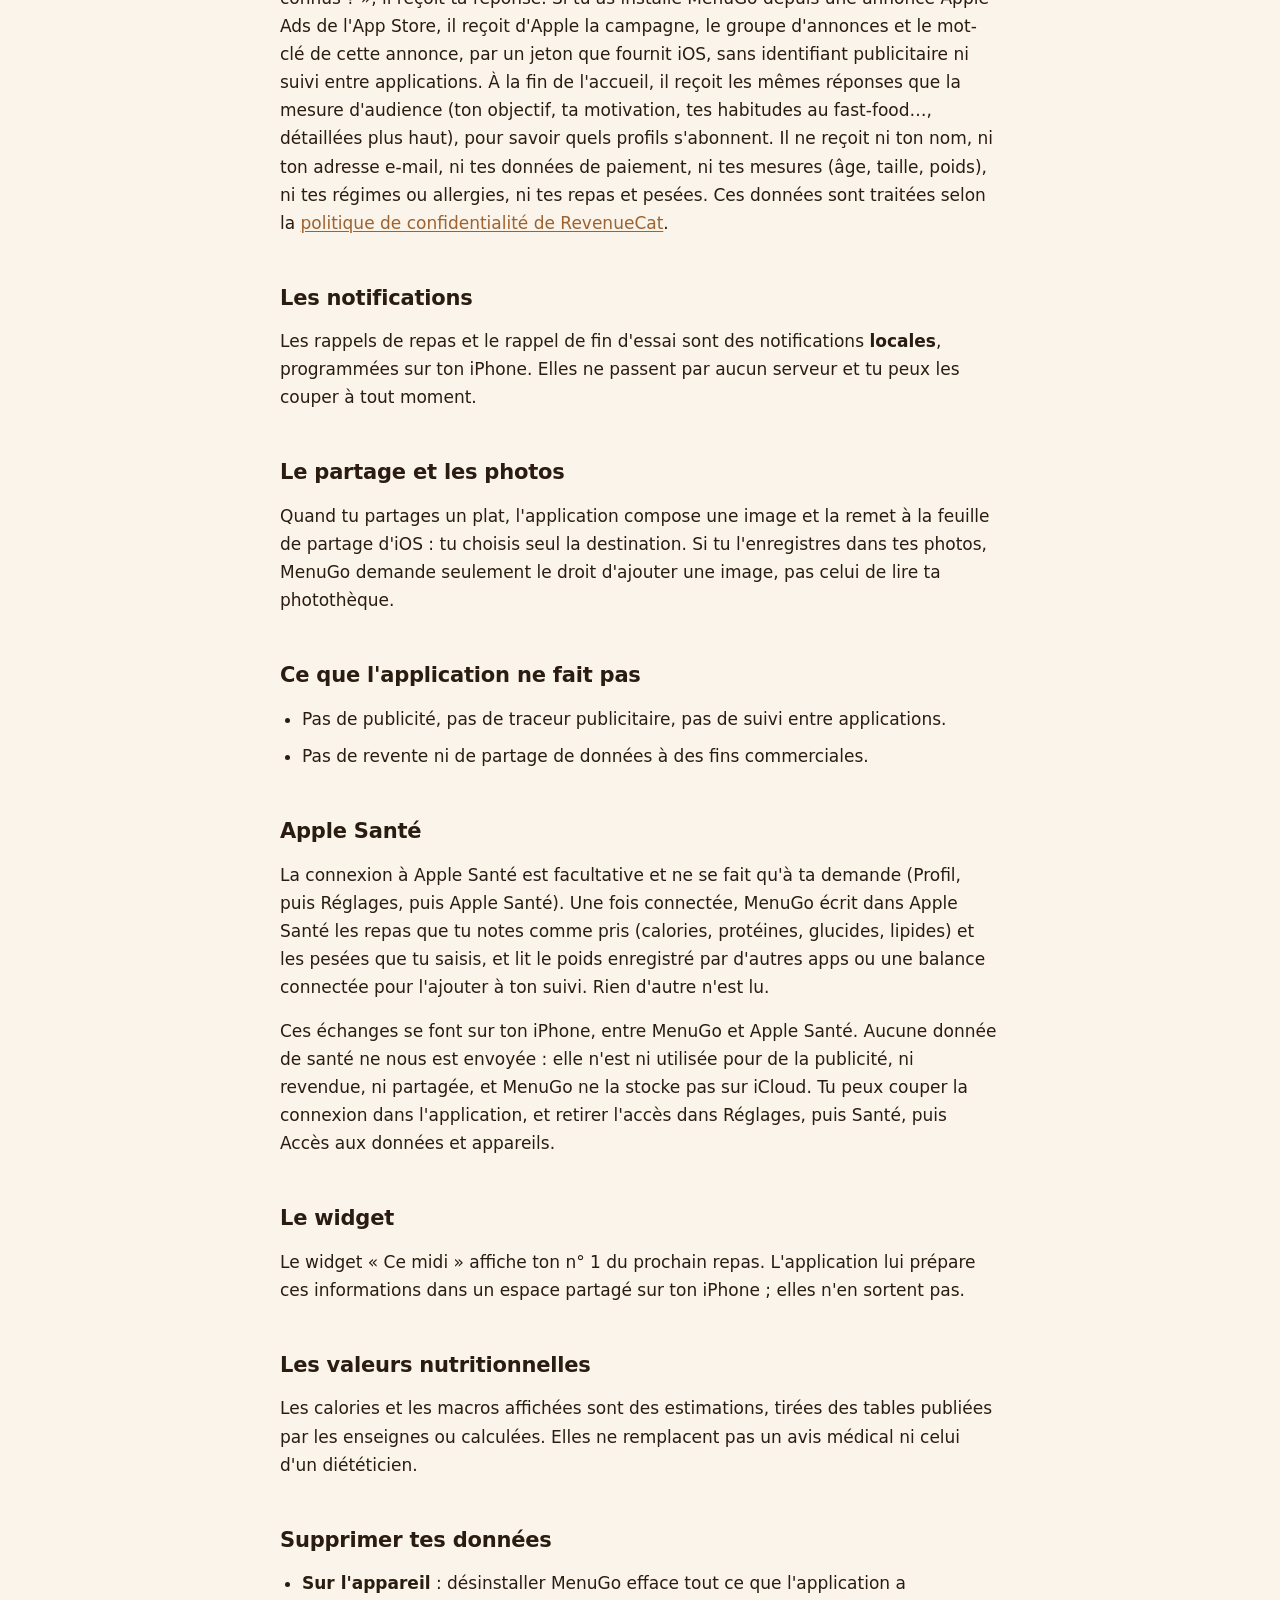
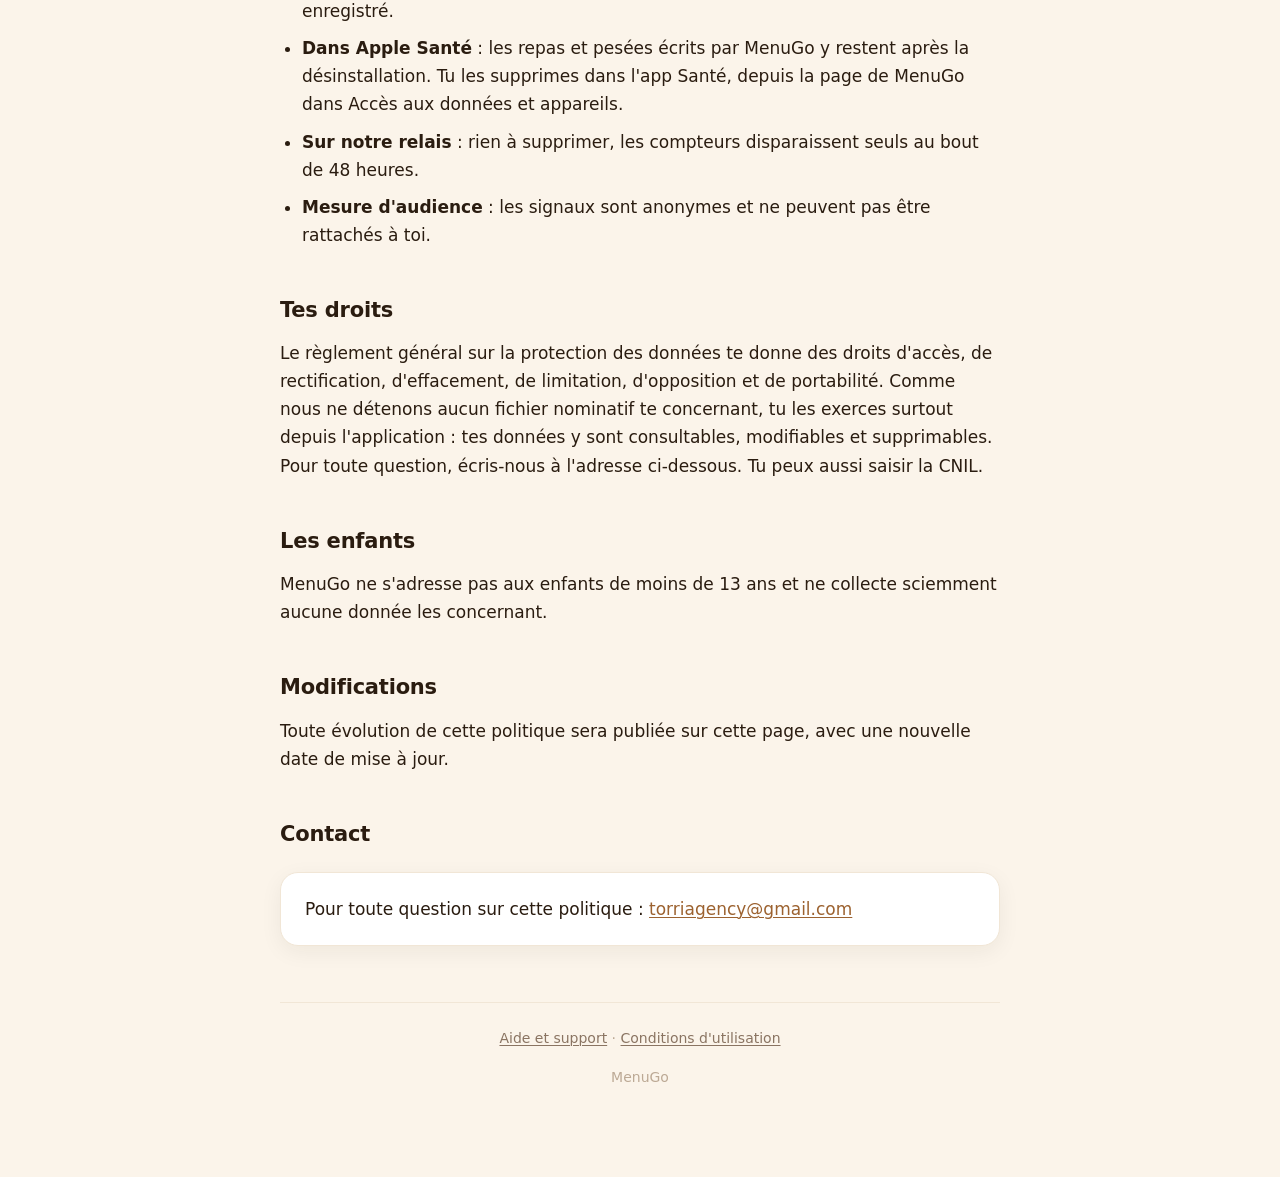
==== commit db22e34c: "Update confidentialite.html" ====
--- a/confidentialite.html
+++ b/confidentialite.html
@@ -14,7 +14,7 @@
   <img class="icone" src="icone.png" alt="">
   <h1>Politique de confidentialité</h1>
   <p>MenuGo : les plats des fast-foods qui rentrent dans tes macros</p>
-  <div class="updated">Dernière mise à jour : 18 octobre 2026</div>
+  <div class="updated">Dernière mise à jour : 12 novembre 2026</div>
 </header>
 
 <div class="lede">
@@ -56,6 +56,13 @@
 <p>Les chaînes de fast-food n'utilisent pas ce chemin : leurs valeurs viennent de
 fichiers téléchargés par l'application.</p>
 
+<h2>Une vidéo TikTok partagée</h2>
+<p>Quand tu partages une vidéo TikTok vers MenuGo, l'application lit la page publique de
+cette vidéo (sa légende, le texte affiché à l'écran et ses sous-titres) et envoie ce texte
+à notre serveur relais, qui le transmet à l'API Claude d'Anthropic pour retrouver les
+produits commandés, dans les mêmes conditions que la photo d'une carte. Aucun compte
+TikTok n'est utilisé et rien d'autre n'est lu.</p>
+
 <h2>La localisation</h2>
 <p>Si tu l'autorises, MenuGo utilise ta position pendant que l'application est
 ouverte, pour te montrer les restaurants autour de toi. Le calcul des distances se
@@ -75,10 +82,11 @@
 À la fin de l'accueil s'y ajoutent certaines de tes réponses : ton objectif, ta
 motivation, l'échéance que tu te donnes, ton nombre de séances de sport, tes habitudes
 au fast-food, tes difficultés et tes enseignes préférées, ainsi que le fait d'avoir indiqué un prénom ou
-non. Quand tu notes un repas, le signal indique seulement l'enseigne, le type de plat
+non. Ta tranche d'âge (moins de 18 ans, 18-24, 25-34, 35-44 ou 45 ans et plus) est envoyée
+une seule fois, jamais ton âge exact. Quand tu notes un repas, le signal indique seulement l'enseigne, le type de plat
 (burger, boisson, dessert…) et la quantité ; quand tu notes une pesée, seulement ton
 objectif et le fait qu'une pesée a été notée. Ils ne contiennent ni ton prénom
-lui-même, ni tes mesures (âge, taille, poids), ni tes régimes ou allergies, ni le nom
+lui-même, ni ton âge exact, ni ta taille, ni ton poids, ni tes régimes ou allergies, ni le nom
 ou les valeurs des plats que tu notes, ni la valeur de tes pesées, ni aucune donnée
 d'Apple Santé, et ne sont ni vendus ni partagés.</p>
 
